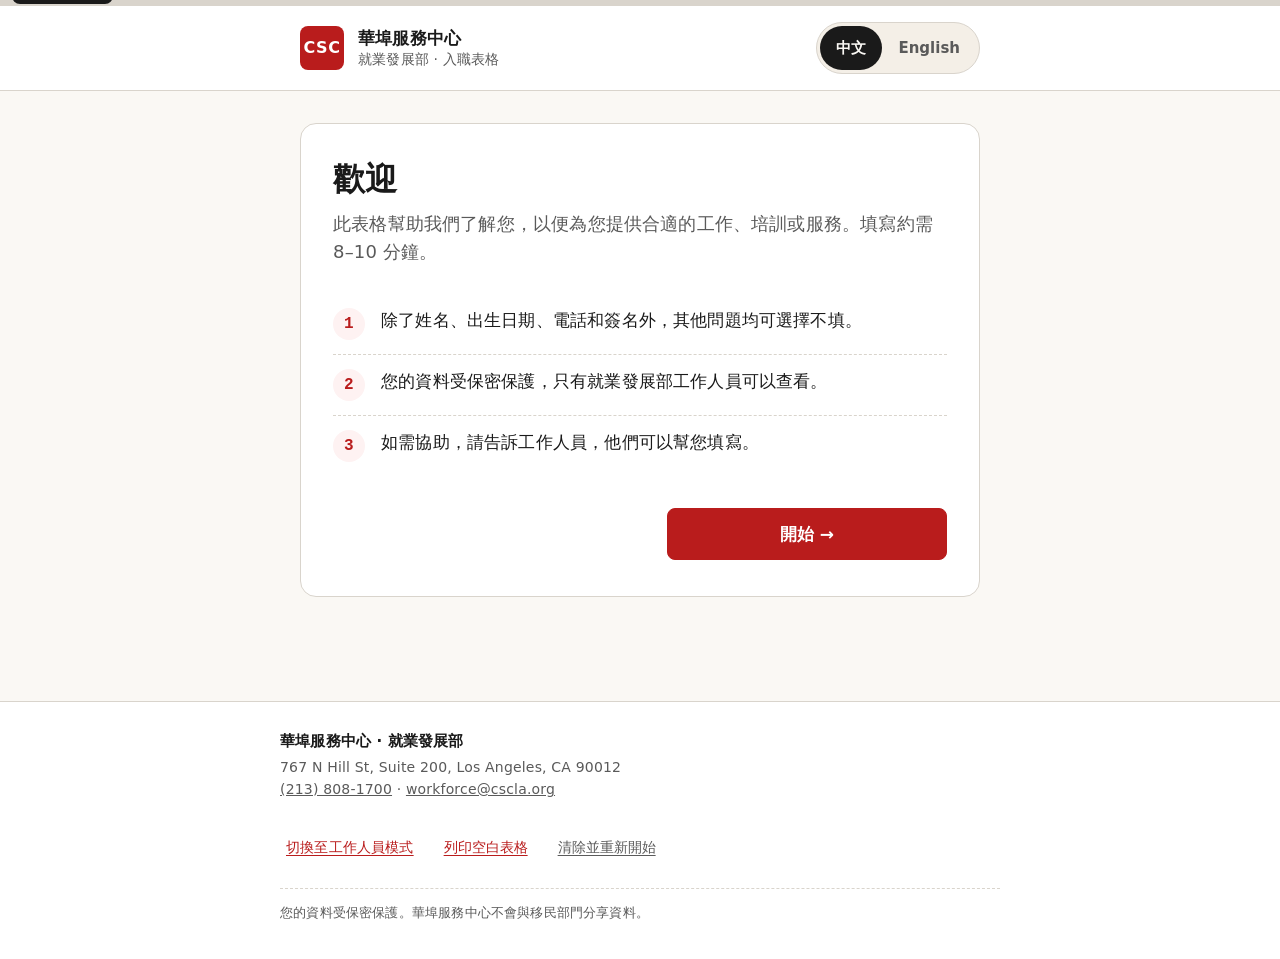
==== index.html @ 4270bebd "Review-pass fixes + bilingual 404 + QR resilience Auto-fixes from /review audit: - Bump tap target s" ====
<!DOCTYPE html>
<html lang="zh-Hant">
<head>
<meta charset="UTF-8">
<meta name="viewport" content="width=device-width, initial-scale=1, viewport-fit=cover">
<meta name="theme-color" content="#B91C1C">
<meta name="description" content="Chinatown Service Center — Workforce Development Intake Form. 華埠服務中心就業發展部入職表格。">
<title>Workforce Intake · 就業發展部入職表格 · CSC</title>
<meta property="og:title" content="CSC Workforce Development Intake / 華埠服務中心就業發展部入職表格">
<meta property="og:description" content="Bilingual intake form for Chinatown Service Center Workforce Development services in Los Angeles.">
<meta property="og:type" content="website">
<meta property="og:locale" content="zh_Hant_TW">
<meta property="og:locale:alternate" content="en_US">
<link rel="stylesheet" href="styles.css">
<link rel="icon" href="data:image/svg+xml,%3Csvg xmlns='http://www.w3.org/2000/svg' viewBox='0 0 32 32'%3E%3Crect width='32' height='32' rx='6' fill='%23B91C1C'/%3E%3Ctext x='16' y='22' font-family='system-ui,sans-serif' font-size='18' font-weight='700' fill='%23FAF8F4' text-anchor='middle'%3ECSC%3C/text%3E%3C/svg%3E">
</head>
<body data-mode="client">

<a class="skip-link" href="#main" data-en="Skip to form" data-zh="跳至表格">Skip to form</a>

<div class="progress-bar" id="progressBar" aria-hidden="true"><div class="progress-bar__fill" id="progressFill"></div></div>

<header class="site-header">
  <div class="site-header__inner">
    <div class="brand">
      <div class="brand__mark" aria-hidden="true">CSC</div>
      <div class="brand__text">
        <div class="brand__org" data-en="Chinatown Service Center" data-zh="華埠服務中心">Chinatown Service Center</div>
        <div class="brand__dept" data-en="Workforce Development · Intake Form" data-zh="就業發展部 · 入職表格">Workforce Development · Intake Form</div>
      </div>
    </div>
    <div class="lang-toggle" role="group" aria-label="Language">
      <button type="button" class="lang-toggle__btn" data-lang="zh" aria-pressed="true">中文</button>
      <button type="button" class="lang-toggle__btn" data-lang="en" aria-pressed="false">English</button>
    </div>
  </div>
</header>

<main id="main" class="main">

  <!-- WELCOME / STEP 0 (client wizard only) -->
  <section class="form-section is-active" data-step="0">
    <div class="section-card section-card--welcome">
      <h1 class="section-card__title">
        <span data-en="Welcome" data-zh="歡迎">Welcome</span>
      </h1>
      <p class="section-card__lede">
        <span data-en="This form helps us get to know you so we can match you with the right job, training, or service. It takes about 8–10 minutes." data-zh="此表格幫助我們了解您，以便為您提供合適的工作、培訓或服務。填寫約需 8–10 分鐘。">This form helps us get to know you so we can match you with the right job, training, or service. It takes about 8–10 minutes.</span>
      </p>
      <ul class="welcome-list">
        <li>
          <span class="welcome-list__num">1</span>
          <span data-en="You can leave any question blank except Name, Date of Birth, Phone, and Signature." data-zh="除了姓名、出生日期、電話和簽名外，其他問題均可選擇不填。">You can leave any question blank except Name, Date of Birth, Phone, and Signature.</span>
        </li>
        <li>
          <span class="welcome-list__num">2</span>
          <span data-en="Your information is stored privately. Only Workforce staff can see it." data-zh="您的資料受保密保護，只有就業發展部工作人員可以查看。">Your information is stored privately. Only Workforce staff can see it.</span>
        </li>
        <li>
          <span class="welcome-list__num">3</span>
          <span data-en="If you need help, ask a staff member — they can fill it out for you." data-zh="如需協助，請告訴工作人員，他們可以幫您填寫。">If you need help, ask a staff member — they can fill it out for you.</span>
        </li>
      </ul>
      <div class="wizard-nav wizard-nav--end">
        <button type="button" class="btn btn--primary" data-action="next">
          <span data-en="Start →" data-zh="開始 →">Start →</span>
        </button>
      </div>
    </div>
  </section>

  <form id="intakeForm" novalidate>

  <!-- INTAKE META (staff-only fields) -->
  <section class="form-section form-section--staff-only" data-step="meta" data-section-name="meta">
    <div class="section-card">
      <header class="section-head">
        <h2><span data-en="Intake Information" data-zh="入職資料">Intake Information</span></h2>
        <p class="section-head__sub" data-en="Staff to fill in" data-zh="工作人員填寫">Staff to fill in</p>
      </header>
      <div class="field-grid">
        <label class="field">
          <span class="field-label" data-en="Intake Date" data-zh="登記日期">Intake Date</span>
          <input type="date" name="intake_date" id="intake_date">
        </label>
        <label class="field">
          <span class="field-label" data-en="Staff Name" data-zh="工作人員姓名">Staff Name</span>
          <input type="text" name="staff_name" id="staff_name" autocomplete="name">
        </label>
        <label class="field field--full">
          <span class="field-label" data-en="Referral Source" data-zh="轉介來源">Referral Source</span>
          <select name="referral_source">
            <option value="" data-en="— Select —" data-zh="— 請選擇 —">— Select —</option>
            <option value="walk_in" data-en="Walk-in" data-zh="自行前來">Walk-in</option>
            <option value="friend_family" data-en="Friend / Family" data-zh="朋友／家人">Friend / Family</option>
            <option value="csc_other_dept" data-en="CSC — other department" data-zh="華埠服務中心 — 其他部門">CSC — other department</option>
            <option value="community_partner" data-en="Community partner" data-zh="社區合作夥伴">Community partner</option>
            <option value="online" data-en="Website / Online" data-zh="網站／線上">Website / Online</option>
            <option value="event" data-en="Community event / Outreach" data-zh="社區活動／推廣">Community event / Outreach</option>
            <option value="other" data-en="Other" data-zh="其他">Other</option>
          </select>
        </label>
      </div>
    </div>
  </section>

  <!-- STEP 1 — Identification -->
  <section class="form-section" data-step="1" data-section-name="identification">
    <div class="section-card">
      <header class="section-head">
        <h2><span data-en="Personal Information" data-zh="個人資料">Personal Information</span></h2>
        <p class="section-head__sub" data-en="Required fields marked with *" data-zh="標有 * 的欄位為必填">Required fields marked with *</p>
      </header>

      <div class="field-grid">
        <label class="field">
          <span class="field-label">
            <span data-en="Last Name" data-zh="姓氏">Last Name</span>
            <span class="required" aria-label="required">*</span>
          </span>
          <input type="text" name="last_name" autocomplete="family-name" required>
        </label>
        <label class="field">
          <span class="field-label">
            <span data-en="First Name" data-zh="名字">First Name</span>
            <span class="required" aria-label="required">*</span>
          </span>
          <input type="text" name="first_name" autocomplete="given-name" required>
        </label>
        <label class="field">
          <span class="field-label" data-en="Middle Name" data-zh="中間名">Middle Name</span>
          <input type="text" name="middle_name" autocomplete="additional-name">
        </label>
        <label class="field">
          <span class="field-label" data-en="Preferred Name" data-zh="慣用名字">Preferred Name</span>
          <input type="text" name="preferred_name" autocomplete="nickname">
        </label>

        <label class="field">
          <span class="field-label">
            <span data-en="Date of Birth" data-zh="出生日期">Date of Birth</span>
            <span class="required" aria-label="required">*</span>
          </span>
          <input type="date" name="dob" autocomplete="bday" required>
        </label>
        <label class="field">
          <span class="field-label" data-en="Gender" data-zh="性別">Gender</span>
          <select name="gender">
            <option value="" data-en="— Select —" data-zh="— 請選擇 —">— Select —</option>
            <option value="female" data-en="Female" data-zh="女">Female</option>
            <option value="male" data-en="Male" data-zh="男">Male</option>
            <option value="nonbinary" data-en="Non-binary" data-zh="非二元性別">Non-binary</option>
            <option value="self_describe" data-en="Prefer to self-describe" data-zh="自行描述">Prefer to self-describe</option>
            <option value="prefer_not" data-en="Prefer not to say" data-zh="不願透露">Prefer not to say</option>
          </select>
        </label>

        <label class="field">
          <span class="field-label">
            <span data-en="Phone" data-zh="電話">Phone</span>
            <span class="required" aria-label="required">*</span>
          </span>
          <input type="tel" name="phone" autocomplete="tel" inputmode="tel" placeholder="(213) 555-0100" required>
        </label>
        <label class="field">
          <span class="field-label" data-en="Email" data-zh="電子郵件">Email</span>
          <input type="email" name="email" autocomplete="email" inputmode="email">
        </label>

        <label class="field field--full">
          <span class="field-label" data-en="Best Way / Time to Contact You" data-zh="最佳聯絡方式／時間">Best Way / Time to Contact You</span>
          <input type="text" name="best_contact" data-en-placeholder="e.g. text after 5pm" data-zh-placeholder="例如：下午 5 點後傳簡訊" placeholder="e.g. text after 5pm">
        </label>

        <label class="field field--full">
          <span class="field-label" data-en="Street Address" data-zh="街道地址">Street Address</span>
          <input type="text" name="address" autocomplete="address-line1">
        </label>
        <label class="field">
          <span class="field-label" data-en="Apt / Unit" data-zh="公寓號">Apt / Unit</span>
          <input type="text" name="address_apt" autocomplete="address-line2">
        </label>
        <label class="field">
          <span class="field-label" data-en="City" data-zh="城市">City</span>
          <input type="text" name="city" autocomplete="address-level2" value="Los Angeles">
        </label>
        <label class="field field--small">
          <span class="field-label" data-en="State" data-zh="州">State</span>
          <input type="text" name="state" autocomplete="address-level1" value="CA" maxlength="2">
        </label>
        <label class="field field--small">
          <span class="field-label" data-en="ZIP" data-zh="郵編">ZIP</span>
          <input type="text" name="zip" autocomplete="postal-code" inputmode="numeric" maxlength="10">
        </label>

        <label class="field field--full">
          <span class="field-label">
            <span data-en="Social Security Number (optional)" data-zh="社會安全號碼（選填）">Social Security Number (optional)</span>
          </span>
          <input type="text" name="ssn" inputmode="numeric" autocomplete="off" data-en-placeholder="###-##-####" data-zh-placeholder="###-##-####" placeholder="###-##-####">
          <span class="field-hint" data-en="You may leave this blank. Required only for certain funded programs." data-zh="可不填。僅部分政府資助項目需要。">You may leave this blank. Required only for certain funded programs.</span>
        </label>
      </div>
    </div>
    <div class="wizard-nav wizard-nav--client">
      <button type="button" class="btn btn--ghost" data-action="back" data-en="← Back" data-zh="← 上一步">← Back</button>
      <button type="button" class="btn btn--primary" data-action="next" data-en="Next →" data-zh="下一步 →">Next →</button>
    </div>
  </section>

  <!-- STEP 2 — Demographics -->
  <section class="form-section" data-step="2" data-section-name="demographics">
    <div class="section-card">
      <header class="section-head">
        <h2><span data-en="Demographics" data-zh="人口統計資料">Demographics</span></h2>
        <p class="section-head__sub" data-en="Optional — used for funder reporting in aggregate only." data-zh="選填 — 僅用於資助方的彙總報告。">Optional — used for funder reporting in aggregate only.</p>
      </header>

      <fieldset class="field-group">
        <legend class="field-label" data-en="Race / Ethnicity (check all that apply)" data-zh="種族（可複選）">Race / Ethnicity (check all that apply)</legend>
        <div class="checks">
          <label class="check"><input type="checkbox" name="race" value="asian"><span data-en="Asian" data-zh="亞裔">Asian</span></label>
          <label class="check"><input type="checkbox" name="race" value="black"><span data-en="Black / African American" data-zh="非裔">Black / African American</span></label>
          <label class="check"><input type="checkbox" name="race" value="hispanic"><span data-en="Hispanic / Latino" data-zh="拉丁裔">Hispanic / Latino</span></label>
          <label class="check"><input type="checkbox" name="race" value="native"><span data-en="Native American / Alaska Native" data-zh="美洲原住民">Native American / Alaska Native</span></label>
          <label class="check"><input type="checkbox" name="race" value="pacific"><span data-en="Native Hawaiian / Pacific Islander" data-zh="夏威夷／太平洋島民">Native Hawaiian / Pacific Islander</span></label>
          <label class="check"><input type="checkbox" name="race" value="white"><span data-en="White" data-zh="白人">White</span></label>
          <label class="check"><input type="checkbox" name="race" value="other"><span data-en="Other" data-zh="其他">Other</span></label>
          <label class="check"><input type="checkbox" name="race" value="prefer_not"><span data-en="Prefer not to say" data-zh="不願透露">Prefer not to say</span></label>
        </div>
      </fieldset>

      <div class="field-grid">
        <label class="field">
          <span class="field-label" data-en="Primary Language" data-zh="主要語言">Primary Language</span>
          <select name="primary_language">
            <option value="" data-en="— Select —" data-zh="— 請選擇 —">— Select —</option>
            <option value="english" data-en="English" data-zh="英語">English</option>
            <option value="cantonese" data-en="Cantonese" data-zh="廣東話">Cantonese</option>
            <option value="mandarin" data-en="Mandarin" data-zh="普通話／國語">Mandarin</option>
            <option value="spanish" data-en="Spanish" data-zh="西班牙語">Spanish</option>
            <option value="vietnamese" data-en="Vietnamese" data-zh="越南語">Vietnamese</option>
            <option value="korean" data-en="Korean" data-zh="韓語">Korean</option>
            <option value="other" data-en="Other" data-zh="其他">Other</option>
          </select>
        </label>
        <label class="field">
          <span class="field-label" data-en="English Ability" data-zh="英語程度">English Ability</span>
          <select name="english_level">
            <option value="" data-en="— Select —" data-zh="— 請選擇 —">— Select —</option>
            <option value="none" data-en="Does not speak English" data-zh="不會英語">Does not speak English</option>
            <option value="basic" data-en="Basic" data-zh="基礎">Basic</option>
            <option value="intermediate" data-en="Intermediate" data-zh="中等">Intermediate</option>
            <option value="advanced" data-en="Advanced" data-zh="流利">Advanced</option>
            <option value="native" data-en="Native / Fluent" data-zh="母語／流利">Native / Fluent</option>
          </select>
        </label>

        <label class="field">
          <span class="field-label" data-en="Citizenship Status" data-zh="公民身份">Citizenship Status</span>
          <select name="citizenship">
            <option value="" data-en="— Select —" data-zh="— 請選擇 —">— Select —</option>
            <option value="us_citizen" data-en="US Citizen" data-zh="美國公民">US Citizen</option>
            <option value="permanent_resident" data-en="Permanent Resident" data-zh="永久居民">Permanent Resident</option>
            <option value="refugee_asylee" data-en="Refugee / Asylee" data-zh="難民／庇護">Refugee / Asylee</option>
            <option value="work_auth" data-en="Other work-authorized" data-zh="其他工作許可">Other work-authorized</option>
            <option value="not_authorized" data-en="Not work-authorized" data-zh="無工作許可">Not work-authorized</option>
            <option value="prefer_not" data-en="Prefer not to say" data-zh="不願透露">Prefer not to say</option>
          </select>
        </label>
        <label class="field">
          <span class="field-label" data-en="Marital Status" data-zh="婚姻狀況">Marital Status</span>
          <select name="marital">
            <option value="" data-en="— Select —" data-zh="— 請選擇 —">— Select —</option>
            <option value="single" data-en="Single" data-zh="單身">Single</option>
            <option value="married" data-en="Married" data-zh="已婚">Married</option>
            <option value="divorced" data-en="Divorced / Separated" data-zh="離婚／分居">Divorced / Separated</option>
            <option value="widowed" data-en="Widowed" data-zh="喪偶">Widowed</option>
            <option value="prefer_not" data-en="Prefer not to say" data-zh="不願透露">Prefer not to say</option>
          </select>
        </label>

        <label class="field">
          <span class="field-label" data-en="Household Size" data-zh="家庭人數">Household Size</span>
          <input type="number" name="household_size" min="1" max="20" inputmode="numeric">
        </label>
        <label class="field">
          <span class="field-label" data-en="Veteran" data-zh="退伍軍人">Veteran</span>
          <select name="veteran">
            <option value="" data-en="— Select —" data-zh="— 請選擇 —">— Select —</option>
            <option value="yes" data-en="Yes" data-zh="是">Yes</option>
            <option value="no" data-en="No" data-zh="否">No</option>
            <option value="prefer_not" data-en="Prefer not to say" data-zh="不願透露">Prefer not to say</option>
          </select>
        </label>

        <label class="field">
          <span class="field-label" data-en="Disability" data-zh="殘障">Disability</span>
          <select name="disability">
            <option value="" data-en="— Select —" data-zh="— 請選擇 —">— Select —</option>
            <option value="yes" data-en="Yes" data-zh="是">Yes</option>
            <option value="no" data-en="No" data-zh="否">No</option>
            <option value="prefer_not" data-en="Prefer not to say" data-zh="不願透露">Prefer not to say</option>
          </select>
        </label>
        <label class="field">
          <span class="field-label" data-en="Single Parent / Head of Household" data-zh="單親／戶主">Single Parent / Head of Household</span>
          <select name="single_parent">
            <option value="" data-en="— Select —" data-zh="— 請選擇 —">— Select —</option>
            <option value="yes" data-en="Yes" data-zh="是">Yes</option>
            <option value="no" data-en="No" data-zh="否">No</option>
            <option value="prefer_not" data-en="Prefer not to say" data-zh="不願透露">Prefer not to say</option>
          </select>
        </label>
      </div>
    </div>
    <div class="wizard-nav wizard-nav--client">
      <button type="button" class="btn btn--ghost" data-action="back" data-en="← Back" data-zh="← 上一步">← Back</button>
      <button type="button" class="btn btn--primary" data-action="next" data-en="Next →" data-zh="下一步 →">Next →</button>
    </div>
  </section>

  <!-- STEP 3 — Education & Employment Status -->
  <section class="form-section" data-step="3" data-section-name="education_employment">
    <div class="section-card">
      <header class="section-head">
        <h2><span data-en="Education" data-zh="教育">Education</span></h2>
      </header>
      <div class="field-grid">
        <label class="field field--full">
          <span class="field-label" data-en="Highest Level Completed" data-zh="最高學歷">Highest Level Completed</span>
          <select name="education_level">
            <option value="" data-en="— Select —" data-zh="— 請選擇 —">— Select —</option>
            <option value="none" data-en="No formal schooling" data-zh="無正規學歷">No formal schooling</option>
            <option value="less_hs" data-en="Less than high school" data-zh="未完成高中">Less than high school</option>
            <option value="hs_diploma" data-en="High school diploma / GED" data-zh="高中畢業／同等學歷">High school diploma / GED</option>
            <option value="some_college" data-en="Some college, no degree" data-zh="部分大學課程，無學位">Some college, no degree</option>
            <option value="associate" data-en="Associate degree" data-zh="副學士">Associate degree</option>
            <option value="bachelor" data-en="Bachelor's degree" data-zh="學士">Bachelor's degree</option>
            <option value="master" data-en="Master's degree" data-zh="碩士">Master's degree</option>
            <option value="doctorate" data-en="Doctorate / Professional" data-zh="博士／專業學位">Doctorate / Professional</option>
            <option value="vocational" data-en="Vocational / Technical certificate" data-zh="職業／技術證書">Vocational / Technical certificate</option>
          </select>
        </label>
        <label class="field">
          <span class="field-label" data-en="Currently in School?" data-zh="目前在學？">Currently in School?</span>
          <select name="in_school">
            <option value="" data-en="— Select —" data-zh="— 請選擇 —">— Select —</option>
            <option value="no" data-en="No" data-zh="否">No</option>
            <option value="yes_ft" data-en="Yes — full time" data-zh="是 — 全日制">Yes — full time</option>
            <option value="yes_pt" data-en="Yes — part time" data-zh="是 — 兼讀">Yes — part time</option>
          </select>
        </label>
        <label class="field">
          <span class="field-label" data-en="Last School / Year" data-zh="最近就讀學校／年份">Last School / Year</span>
          <input type="text" name="last_school" data-en-placeholder="School name, year" data-zh-placeholder="學校名稱，年份" placeholder="School name, year">
        </label>
      </div>
    </div>

    <div class="section-card">
      <header class="section-head">
        <h2><span data-en="Employment Status" data-zh="就業狀況">Employment Status</span></h2>
      </header>
      <fieldset class="field-group">
        <legend class="field-label" data-en="Current Employment Status" data-zh="目前就業狀況">Current Employment Status</legend>
        <div class="radios">
          <label class="radio"><input type="radio" name="emp_status" value="unemployed"><span data-en="Unemployed, looking for work" data-zh="失業，正在找工作">Unemployed, looking for work</span></label>
          <label class="radio"><input type="radio" name="emp_status" value="unemployed_not_looking"><span data-en="Unemployed, not looking" data-zh="失業，未找工作">Unemployed, not looking</span></label>
          <label class="radio"><input type="radio" name="emp_status" value="employed_pt"><span data-en="Employed part-time" data-zh="兼職">Employed part-time</span></label>
          <label class="radio"><input type="radio" name="emp_status" value="employed_ft"><span data-en="Employed full-time" data-zh="全職">Employed full-time</span></label>
          <label class="radio"><input type="radio" name="emp_status" value="self_employed"><span data-en="Self-employed" data-zh="自僱">Self-employed</span></label>
          <label class="radio"><input type="radio" name="emp_status" value="student"><span data-en="Student" data-zh="學生">Student</span></label>
          <label class="radio"><input type="radio" name="emp_status" value="retired"><span data-en="Retired" data-zh="退休">Retired</span></label>
        </div>
      </fieldset>
      <div class="field-grid">
        <label class="field">
          <span class="field-label" data-en="How long unemployed?" data-zh="失業多久？">How long unemployed?</span>
          <select name="unemployed_duration">
            <option value="" data-en="— Select —" data-zh="— 請選擇 —">— Select —</option>
            <option value="not_applicable" data-en="Not applicable" data-zh="不適用">Not applicable</option>
            <option value="under_1m" data-en="Less than 1 month" data-zh="少於 1 個月">Less than 1 month</option>
            <option value="1_3m" data-en="1–3 months" data-zh="1–3 個月">1–3 months</option>
            <option value="3_6m" data-en="3–6 months" data-zh="3–6 個月">3–6 months</option>
            <option value="6_12m" data-en="6–12 months" data-zh="6–12 個月">6–12 months</option>
            <option value="over_1y" data-en="More than 1 year" data-zh="超過 1 年">More than 1 year</option>
            <option value="never" data-en="Never employed" data-zh="從未就業">Never employed</option>
          </select>
        </label>
        <label class="field">
          <span class="field-label" data-en="Currently Receive Unemployment Insurance (UI)?" data-zh="目前領取失業保險（UI）？">Currently Receive Unemployment Insurance (UI)?</span>
          <select name="receives_ui">
            <option value="" data-en="— Select —" data-zh="— 請選擇 —">— Select —</option>
            <option value="yes" data-en="Yes" data-zh="是">Yes</option>
            <option value="no" data-en="No" data-zh="否">No</option>
          </select>
        </label>
      </div>
    </div>

    <div class="wizard-nav wizard-nav--client">
      <button type="button" class="btn btn--ghost" data-action="back" data-en="← Back" data-zh="← 上一步">← Back</button>
      <button type="button" class="btn btn--primary" data-action="next" data-en="Next →" data-zh="下一步 →">Next →</button>
    </div>
  </section>

  <!-- STEP 4 — Services + Additional Support -->
  <section class="form-section" data-step="4" data-section-name="services">
    <div class="section-card">
      <header class="section-head">
        <h2><span data-en="Services You Are Interested In" data-zh="您感興趣的服務">Services You Are Interested In</span></h2>
        <p class="section-head__sub" data-en="Check all that apply." data-zh="請勾選所有適用項目。">Check all that apply.</p>
      </header>
      <fieldset class="field-group">
        <legend class="sr-only" data-en="Services" data-zh="服務">Services</legend>
        <div class="checks">
          <label class="check"><input type="checkbox" name="services" value="job_placement"><span data-en="Job placement assistance" data-zh="就業安置協助">Job placement assistance</span></label>
          <label class="check"><input type="checkbox" name="services" value="resume"><span data-en="Resume writing help" data-zh="履歷協助">Resume writing help</span></label>
          <label class="check"><input type="checkbox" name="services" value="interview"><span data-en="Interview preparation" data-zh="面試準備">Interview preparation</span></label>
          <label class="check"><input type="checkbox" name="services" value="career_counsel"><span data-en="Career counseling" data-zh="職業輔導">Career counseling</span></label>
          <label class="check"><input type="checkbox" name="services" value="vocational"><span data-en="Vocational / occupational training" data-zh="職業培訓">Vocational / occupational training</span></label>
          <label class="check"><input type="checkbox" name="services" value="esl"><span data-en="ESL / English classes" data-zh="英語課程">ESL / English classes</span></label>
          <label class="check"><input type="checkbox" name="services" value="computer"><span data-en="Computer / digital skills" data-zh="電腦／數位技能">Computer / digital skills</span></label>
          <label class="check"><input type="checkbox" name="services" value="ged"><span data-en="GED / High school equivalency" data-zh="GED／高中同等學歷">GED / High school equivalency</span></label>
          <label class="check"><input type="checkbox" name="services" value="financial_literacy"><span data-en="Financial literacy" data-zh="財務知識">Financial literacy</span></label>
        </div>
      </fieldset>

      <label class="field field--full">
        <span class="field-label" data-en="Other services (please describe)" data-zh="其他服務（請說明）">Other services (please describe)</span>
        <textarea name="services_other" rows="2"></textarea>
      </label>
    </div>

    <div class="section-card">
      <header class="section-head">
        <h2><span data-en="Additional Support Needs" data-zh="其他支援需求">Additional Support Needs</span></h2>
        <p class="section-head__sub" data-en="We can refer you to partners for these." data-zh="我們可以為您轉介合作機構。">We can refer you to partners for these.</p>
      </header>
      <fieldset class="field-group">
        <legend class="sr-only" data-en="Support needs" data-zh="支援需求">Support needs</legend>
        <div class="checks">
          <label class="check"><input type="checkbox" name="support" value="public_assistance"><span data-en="Public assistance (CalFresh, MediCal, etc.)" data-zh="公共援助（CalFresh、MediCal 等）">Public assistance (CalFresh, MediCal, etc.)</span></label>
          <label class="check"><input type="checkbox" name="support" value="housing"><span data-en="Housing assistance" data-zh="住房援助">Housing assistance</span></label>
          <label class="check"><input type="checkbox" name="support" value="childcare"><span data-en="Childcare" data-zh="兒童托管">Childcare</span></label>
          <label class="check"><input type="checkbox" name="support" value="transportation"><span data-en="Transportation" data-zh="交通">Transportation</span></label>
          <label class="check"><input type="checkbox" name="support" value="mental_health"><span data-en="Mental health" data-zh="心理健康">Mental health</span></label>
          <label class="check"><input type="checkbox" name="support" value="healthcare"><span data-en="Healthcare access" data-zh="醫療">Healthcare access</span></label>
          <label class="check"><input type="checkbox" name="support" value="legal"><span data-en="Legal services" data-zh="法律服務">Legal services</span></label>
          <label class="check"><input type="checkbox" name="support" value="senior"><span data-en="Senior services" data-zh="長者服務">Senior services</span></label>
        </div>
      </fieldset>

      <label class="field field--full">
        <span class="field-label" data-en="Anything else you'd like us to know?" data-zh="還有什麼您希望我們了解的？">Anything else you'd like us to know?</span>
        <textarea name="notes" rows="3"></textarea>
      </label>
    </div>

    <div class="wizard-nav wizard-nav--client">
      <button type="button" class="btn btn--ghost" data-action="back" data-en="← Back" data-zh="← 上一步">← Back</button>
      <button type="button" class="btn btn--primary" data-action="next" data-en="Next →" data-zh="下一步 →">Next →</button>
    </div>
  </section>

  <!-- STEP 5 — Emergency Contact + Employment History -->
  <section class="form-section" data-step="5" data-section-name="contacts_history">
    <div class="section-card">
      <header class="section-head">
        <h2><span data-en="Emergency Contact" data-zh="緊急聯絡人">Emergency Contact</span></h2>
        <p class="section-head__sub" data-en="In case we cannot reach you." data-zh="當我們無法聯絡到您時使用。">In case we cannot reach you.</p>
      </header>
      <div class="field-grid">
        <label class="field">
          <span class="field-label" data-en="Name" data-zh="姓名">Name</span>
          <input type="text" name="emergency_name" autocomplete="off">
        </label>
        <label class="field">
          <span class="field-label" data-en="Phone" data-zh="電話">Phone</span>
          <input type="tel" name="emergency_phone" inputmode="tel">
        </label>
        <label class="field field--full">
          <span class="field-label" data-en="Relationship" data-zh="關係">Relationship</span>
          <input type="text" name="emergency_relationship" data-en-placeholder="e.g. spouse, sibling, friend" data-zh-placeholder="例如：配偶、兄弟姊妹、朋友" placeholder="e.g. spouse, sibling, friend">
        </label>
      </div>
    </div>

    <div class="section-card">
      <header class="section-head">
        <h2><span data-en="Employment History" data-zh="就業歷史">Employment History</span></h2>
        <p class="section-head__sub" data-en="Most recent first. Up to 3 — leave blank if none." data-zh="最近的優先填寫，最多 3 項。若無可空白。">Most recent first. Up to 3 — leave blank if none.</p>
      </header>

      <div class="job-entry">
        <h3 class="job-entry__title" data-en="Most Recent Job" data-zh="最近的工作">Most Recent Job</h3>
        <div class="field-grid">
          <label class="field"><span class="field-label" data-en="Employer" data-zh="雇主">Employer</span><input type="text" name="job1_employer"></label>
          <label class="field"><span class="field-label" data-en="Position / Title" data-zh="職位">Position / Title</span><input type="text" name="job1_title"></label>
          <label class="field"><span class="field-label" data-en="Start Date" data-zh="開始日期">Start Date</span><input type="month" name="job1_start"></label>
          <label class="field"><span class="field-label" data-en="End Date" data-zh="結束日期">End Date</span><input type="month" name="job1_end"></label>
          <label class="field field--full"><span class="field-label" data-en="Reason for Leaving" data-zh="離職原因">Reason for Leaving</span><input type="text" name="job1_reason"></label>
        </div>
      </div>

      <div class="job-entry">
        <h3 class="job-entry__title" data-en="Previous Job" data-zh="上一份工作">Previous Job</h3>
        <div class="field-grid">
          <label class="field"><span class="field-label" data-en="Employer" data-zh="雇主">Employer</span><input type="text" name="job2_employer"></label>
          <label class="field"><span class="field-label" data-en="Position / Title" data-zh="職位">Position / Title</span><input type="text" name="job2_title"></label>
          <label class="field"><span class="field-label" data-en="Start Date" data-zh="開始日期">Start Date</span><input type="month" name="job2_start"></label>
          <label class="field"><span class="field-label" data-en="End Date" data-zh="結束日期">End Date</span><input type="month" name="job2_end"></label>
          <label class="field field--full"><span class="field-label" data-en="Reason for Leaving" data-zh="離職原因">Reason for Leaving</span><input type="text" name="job2_reason"></label>
        </div>
      </div>

      <div class="job-entry">
        <h3 class="job-entry__title" data-en="Earlier Job" data-zh="更早的工作">Earlier Job</h3>
        <div class="field-grid">
          <label class="field"><span class="field-label" data-en="Employer" data-zh="雇主">Employer</span><input type="text" name="job3_employer"></label>
          <label class="field"><span class="field-label" data-en="Position / Title" data-zh="職位">Position / Title</span><input type="text" name="job3_title"></label>
          <label class="field"><span class="field-label" data-en="Start Date" data-zh="開始日期">Start Date</span><input type="month" name="job3_start"></label>
          <label class="field"><span class="field-label" data-en="End Date" data-zh="結束日期">End Date</span><input type="month" name="job3_end"></label>
          <label class="field field--full"><span class="field-label" data-en="Reason for Leaving" data-zh="離職原因">Reason for Leaving</span><input type="text" name="job3_reason"></label>
        </div>
      </div>
    </div>

    <div class="wizard-nav wizard-nav--client">
      <button type="button" class="btn btn--ghost" data-action="back" data-en="← Back" data-zh="← 上一步">← Back</button>
      <button type="button" class="btn btn--primary" data-action="next" data-en="Next →" data-zh="下一步 →">Next →</button>
    </div>
  </section>

  <!-- STEP 6 — Certification & Signature -->
  <section class="form-section" data-step="6" data-section-name="certification">
    <div class="section-card">
      <header class="section-head">
        <h2><span data-en="Certification & Signature" data-zh="證明與簽名">Certification & Signature</span></h2>
      </header>

      <div class="legal">
        <p data-en="I certify that the information provided on this form is true and complete to the best of my knowledge. I understand that providing false information may result in being denied services." data-zh="本人證明此表格所填寫的資料屬實且完整，據本人所知無誤。本人理解，提供虛假資料可能導致無法獲得服務。">I certify that the information provided on this form is true and complete to the best of my knowledge. I understand that providing false information may result in being denied services.</p>
        <p data-en="I authorize the Chinatown Service Center to keep this information in my client file and to share it with funders or partner agencies only as required to provide me with services or to comply with grant reporting." data-zh="本人授權華埠服務中心將此資料保存於我的客戶檔案中，並僅為提供服務或符合資助報告要求時，與資助方或合作機構分享。">I authorize the Chinatown Service Center to keep this information in my client file and to share it with funders or partner agencies only as required to provide me with services or to comply with grant reporting.</p>
        <p data-en="I understand that my participation in any program is voluntary, and that I may withdraw at any time without losing access to other CSC services." data-zh="本人理解，參與任何項目均屬自願，本人可隨時退出，且不影響獲得華埠服務中心其他服務的權利。">I understand that my participation in any program is voluntary, and that I may withdraw at any time without losing access to other CSC services.</p>
      </div>

      <div class="consent">
        <label class="check">
          <input type="checkbox" name="consent" id="consent" required>
          <span data-en="I have read and understand the above." data-zh="本人已閱讀並理解以上內容。">I have read and understand the above.</span>
        </label>
      </div>

      <div class="signature-block">
        <div class="signature-block__label">
          <span class="field-label">
            <span data-en="Signature" data-zh="簽名">Signature</span>
            <span class="required">*</span>
          </span>
          <span class="field-hint" data-en="Sign with your finger, mouse, or stylus." data-zh="請用手指、滑鼠或觸控筆簽名。">Sign with your finger, mouse, or stylus.</span>
        </div>
        <div class="signature-pad">
          <canvas id="signaturePad" width="480" height="180" aria-label="Signature pad"></canvas>
          <div class="signature-pad__baseline" aria-hidden="true"></div>
          <button type="button" class="btn btn--ghost btn--small signature-pad__clear" id="clearSignature" data-en="Clear" data-zh="清除">Clear</button>
        </div>
      </div>

      <div class="field-grid">
        <label class="field">
          <span class="field-label">
            <span data-en="Date" data-zh="日期">Date</span>
            <span class="required">*</span>
          </span>
          <input type="date" name="signature_date" id="signature_date" required>
        </label>
        <label class="field">
          <span class="field-label" data-en="Printed Name (optional)" data-zh="正楷姓名（選填）">Printed Name (optional)</span>
          <input type="text" name="printed_name">
        </label>
      </div>

      <div id="errorSummary" class="error-summary" hidden aria-live="polite"></div>

      <div class="wizard-nav wizard-nav--client wizard-nav--end">
        <button type="button" class="btn btn--ghost" data-action="back" data-en="← Back" data-zh="← 上一步">← Back</button>
        <button type="submit" class="btn btn--primary btn--submit" id="submitBtn">
          <span class="btn__label" data-en="Submit Form" data-zh="提交表格">Submit Form</span>
          <span class="btn__spinner" aria-hidden="true"></span>
        </button>
      </div>
    </div>
  </section>

  </form>

  <!-- SUCCESS SCREEN -->
  <section class="form-section success-screen" data-step="success" hidden>
    <div class="section-card section-card--success">
      <div class="success-check" aria-hidden="true">
        <svg viewBox="0 0 64 64" width="64" height="64"><circle cx="32" cy="32" r="30" fill="none" stroke="#15803D" stroke-width="3"/><path d="M18 32 L28 42 L46 22" fill="none" stroke="#15803D" stroke-width="4" stroke-linecap="round" stroke-linejoin="round"/></svg>
      </div>
      <h1 class="success-screen__title">
        <span data-en="Thank you — your form was submitted." data-zh="感謝您 — 表格已成功提交。">Thank you — your form was submitted.</span>
      </h1>
      <div class="ref-badge" id="refBadge"></div>
      <p class="success-screen__lede">
        <span data-en="Please keep your reference number. You can show it next time you visit." data-zh="請保留您的參考編號，下次來訪時可出示。">Please keep your reference number. You can show it next time you visit.</span>
      </p>

      <h2 class="success-screen__h2" data-en="What happens next" data-zh="接下來會發生什麼">What happens next</h2>
      <ol class="next-steps">
        <li>
          <span data-en="A Workforce specialist will review your information." data-zh="就業發展部專員將審閱您的資料。">A Workforce specialist will review your information.</span>
        </li>
        <li>
          <span data-en="We will contact you within 3 business days at the phone or email you provided." data-zh="我們將在 3 個工作天內透過您提供的電話或電子郵件聯絡您。">We will contact you within 3 business days at the phone or email you provided.</span>
        </li>
        <li>
          <span data-en="If you do not hear from us, call (213) 808-1700." data-zh="若未收到回覆，請致電 (213) 808-1700。">If you do not hear from us, call (213) 808-1700.</span>
        </li>
      </ol>

      <div class="success-qr" id="successQr" hidden>
        <img id="qrImg" alt="" width="120" height="120">
        <div class="success-qr__caption" data-en="Scan to start another form" data-zh="掃描以重新填寫">Scan to start another form</div>
        <div class="success-qr__url"><a id="qrUrl" href="#"></a></div>
      </div>

      <div class="success-actions">
        <button type="button" class="btn btn--ghost" id="newForm" data-en="Start another form" data-zh="開始另一份表格">Start another form</button>
        <button type="button" class="btn btn--ghost" id="printConfirm" data-en="Print this page" data-zh="列印此頁">Print this page</button>
      </div>
    </div>
  </section>

</main>

<footer class="site-footer">
  <div class="site-footer__inner">
    <div class="site-footer__col">
      <div class="site-footer__org" data-en="Chinatown Service Center · Workforce Development" data-zh="華埠服務中心 · 就業發展部">Chinatown Service Center · Workforce Development</div>
      <div class="site-footer__addr">
        767 N Hill St, Suite 200, Los Angeles, CA 90012<br>
        <a href="tel:+12138081700">(213) 808-1700</a> · <a href="mailto:workforce@cscla.org">workforce@cscla.org</a>
      </div>
    </div>
    <div class="site-footer__col site-footer__col--actions">
      <a href="?mode=staff" id="modeToggle" class="text-link" data-en="Switch to staff mode" data-zh="切換至工作人員模式">Switch to staff mode</a>
      <a href="#" id="openSheet" class="text-link" hidden data-en="Open submissions Sheet" data-zh="開啟提交資料表">Open submissions Sheet</a>
      <button type="button" id="printBlank" class="text-link" data-en="Print blank form" data-zh="列印空白表格">Print blank form</button>
      <button type="button" id="clearDraft" class="text-link text-link--danger" data-en="Clear & start new" data-zh="清除並重新開始">Clear & start new</button>
    </div>
  </div>
  <div class="site-footer__legal">
    <span data-en="Your information is confidential. CSC does not share data with immigration authorities." data-zh="您的資料受保密保護。華埠服務中心不會與移民部門分享資料。">Your information is confidential. CSC does not share data with immigration authorities.</span>
  </div>
</footer>

<script src="script.js" defer></script>
</body>
</html>
---- styles.css ----
/* =================================================================
   CSC Workforce Intake — Civic-warm design system
   ================================================================= */

:root {
  --bg: #FAF8F4;
  --surface: #FFFFFF;
  --surface-2: #F4EFE7;
  --ink: #1A1A1A;
  --ink-soft: #5A5A5A;
  --ink-quiet: #8A8580;
  --border: #D9D4CC;
  --border-strong: #B9B2A6;
  --csc-red: #B91C1C;
  --csc-red-dark: #991B1B;
  --csc-red-soft: #FEF2F2;
  --focus: #2563EB;
  --success: #15803D;
  --error: #DC2626;
  --error-bg: #FEF2F2;

  --content-max: 720px;
  --content-max-staff: 1100px;
  --gap: 24px;

  --font-body: system-ui, -apple-system, "PingFang TC", "Microsoft JhengHei", "Heiti TC", "Noto Sans CJK TC", sans-serif;
  --font-mono: "SF Mono", "Menlo", "Consolas", monospace;

  --r-sm: 6px;
  --r-md: 8px;
  --r-lg: 16px;
}

* { box-sizing: border-box; }
html { scroll-behavior: smooth; }
html, body { margin: 0; padding: 0; }
body {
  font-family: var(--font-body);
  font-size: 18px;
  line-height: 1.55;
  color: var(--ink);
  background: var(--bg);
  -webkit-text-size-adjust: 100%;
  -webkit-tap-highlight-color: transparent;
}

/* lang-specific tweaks */
html[lang^="zh"] body { letter-spacing: 0.01em; }

/* skip link */
.skip-link {
  position: absolute;
  top: -40px;
  left: 12px;
  background: var(--ink);
  color: var(--bg);
  padding: 8px 14px;
  border-radius: var(--r-md);
  z-index: 999;
  text-decoration: none;
}
.skip-link:focus { top: 12px; }

/* sr-only */
.sr-only {
  position: absolute;
  width: 1px; height: 1px;
  padding: 0; margin: -1px;
  overflow: hidden;
  clip: rect(0,0,0,0);
  white-space: nowrap;
  border: 0;
}

/* =================================================================
   Progress bar (client wizard only)
   ================================================================= */
.progress-bar {
  position: sticky;
  top: 0;
  height: 6px;
  background: var(--border);
  z-index: 50;
}
.progress-bar__fill {
  height: 100%;
  width: 0%;
  background: var(--csc-red);
  transition: width 250ms ease;
}
body[data-mode="staff"] .progress-bar { display: none; }

/* =================================================================
   Header
   ================================================================= */
.site-header {
  background: var(--surface);
  border-bottom: 1px solid var(--border);
}
.site-header__inner {
  max-width: var(--content-max);
  margin: 0 auto;
  padding: 16px 20px;
  display: flex;
  align-items: center;
  gap: 16px;
  justify-content: space-between;
}
body[data-mode="staff"] .site-header__inner { max-width: var(--content-max-staff); }

.brand {
  display: flex;
  align-items: center;
  gap: 14px;
  min-width: 0;
}
.brand__mark {
  background: var(--csc-red);
  color: #FFF;
  font-weight: 800;
  font-size: 16px;
  letter-spacing: 0.04em;
  width: 44px;
  height: 44px;
  border-radius: var(--r-md);
  display: grid;
  place-items: center;
  flex-shrink: 0;
}
.brand__text { min-width: 0; }
.brand__org {
  font-weight: 700;
  font-size: 17px;
  line-height: 1.2;
  color: var(--ink);
}
.brand__dept {
  font-size: 14px;
  color: var(--ink-soft);
  line-height: 1.3;
  margin-top: 2px;
}

/* language toggle — pill */
.lang-toggle {
  display: inline-flex;
  background: var(--surface-2);
  border: 1px solid var(--border);
  border-radius: 999px;
  padding: 3px;
  flex-shrink: 0;
}
.lang-toggle__btn {
  border: 0;
  background: transparent;
  font-family: inherit;
  font-size: 15px;
  font-weight: 600;
  color: var(--ink-soft);
  padding: 10px 16px;
  border-radius: 999px;
  cursor: pointer;
  min-height: 44px;
  min-width: 60px;
  transition: background 120ms, color 120ms;
}
.lang-toggle__btn[aria-pressed="true"] {
  background: var(--ink);
  color: var(--bg);
}
.lang-toggle__btn:focus-visible {
  outline: 3px solid var(--focus);
  outline-offset: 2px;
}

/* =================================================================
   Main
   ================================================================= */
.main {
  max-width: var(--content-max);
  margin: 0 auto;
  padding: 32px 20px 48px;
}
body[data-mode="staff"] .main {
  max-width: var(--content-max-staff);
  padding: 24px 20px 40px;
}

.form-section { display: none; margin-bottom: var(--gap); }
.form-section.is-active { display: block; }
/* in staff mode, show all sections at once */
body[data-mode="staff"] .form-section { display: block; }
body[data-mode="staff"] .form-section[data-step="success"] { display: none; }
body[data-mode="staff"] .form-section[data-step="success"].is-active { display: block; }
body[data-mode="staff"] .form-section[data-step="0"] { display: none; }
/* meta section is only visible in staff mode */
body[data-mode="client"] .form-section--staff-only { display: none !important; }

/* =================================================================
   Section card — the workhorse
   ================================================================= */
.section-card {
  background: var(--surface);
  border: 1px solid var(--border);
  border-radius: var(--r-lg);
  padding: 32px;
  margin-bottom: var(--gap);
}
@media (max-width: 540px) {
  .section-card { padding: 22px 18px; border-radius: 12px; }
}

.section-head {
  margin-bottom: 28px;
  position: relative;
}
.section-head h2 {
  font-size: 24px;
  font-weight: 700;
  line-height: 1.3;
  margin: 0;
  padding-bottom: 10px;
  color: var(--ink);
  /* asymmetric red rule extends past content edge */
  position: relative;
}
.section-head h2::after {
  content: "";
  position: absolute;
  left: -32px;
  right: 30%;
  bottom: 0;
  height: 2px;
  background: var(--csc-red);
}
@media (max-width: 540px) {
  .section-head h2::after { left: -18px; }
}
.section-head__sub {
  font-size: 15px;
  color: var(--ink-soft);
  margin: 8px 0 0;
}

/* welcome card */
.section-card--welcome { padding-top: 36px; padding-bottom: 36px; }
.section-card__title {
  font-size: 32px;
  font-weight: 700;
  line-height: 1.2;
  margin: 0 0 12px;
}
.section-card__lede {
  font-size: 18px;
  color: var(--ink-soft);
  margin: 0 0 28px;
  line-height: 1.55;
}
.welcome-list {
  list-style: none;
  padding: 0;
  margin: 0 0 32px;
}
.welcome-list li {
  display: flex;
  gap: 16px;
  align-items: flex-start;
  padding: 14px 0;
  border-bottom: 1px dashed var(--border);
  font-size: 17px;
  line-height: 1.5;
}
.welcome-list li:last-child { border-bottom: none; }
.welcome-list__num {
  flex-shrink: 0;
  width: 32px;
  height: 32px;
  background: var(--csc-red-soft);
  color: var(--csc-red);
  border-radius: 50%;
  display: grid;
  place-items: center;
  font-weight: 700;
  font-size: 16px;
  font-family: var(--font-mono);
}

/* =================================================================
   Form fields
   ================================================================= */
.field-grid {
  display: grid;
  grid-template-columns: 1fr 1fr;
  gap: 20px 24px;
}
@media (max-width: 600px) {
  .field-grid { grid-template-columns: 1fr; gap: 18px; }
}

.field { display: block; min-width: 0; }
.field--full { grid-column: 1 / -1; }
.field--small input { max-width: 140px; }

.field-label {
  display: flex;
  align-items: center;
  gap: 6px;
  font-size: 16px;
  font-weight: 600;
  color: var(--ink);
  margin-bottom: 8px;
}
.required {
  color: var(--csc-red);
  font-weight: 700;
  margin-left: 2px;
}
.field-hint {
  display: block;
  margin-top: 6px;
  font-size: 14px;
  color: var(--ink-soft);
  line-height: 1.45;
}

.field input[type="text"],
.field input[type="tel"],
.field input[type="email"],
.field input[type="date"],
.field input[type="month"],
.field input[type="number"],
.field textarea,
.field select {
  width: 100%;
  min-height: 48px;
  padding: 10px 14px;
  font: inherit;
  color: var(--ink);
  background: var(--surface);
  border: 1.5px solid var(--border);
  border-radius: var(--r-md);
  transition: border-color 120ms, box-shadow 120ms;
  appearance: none;
  -webkit-appearance: none;
}
.field textarea {
  min-height: 92px;
  padding-top: 12px;
  resize: vertical;
  line-height: 1.5;
}
.field select {
  background-image: url("data:image/svg+xml;utf8,<svg xmlns='http://www.w3.org/2000/svg' width='12' height='8' viewBox='0 0 12 8'><path d='M1 1 L6 6 L11 1' stroke='%231A1A1A' stroke-width='1.5' fill='none' stroke-linecap='round' stroke-linejoin='round'/></svg>");
  background-repeat: no-repeat;
  background-position: right 14px center;
  padding-right: 36px;
}

/* native date pickers can have inner padding quirks */
.field input[type="date"],
.field input[type="month"] {
  padding-right: 10px;
}

.field input:focus,
.field textarea:focus,
.field select:focus {
  outline: none;
  border-color: var(--csc-red);
  box-shadow: 0 0 0 3px var(--csc-red-soft);
}
.field input:focus-visible,
.field textarea:focus-visible,
.field select:focus-visible {
  outline: 3px solid var(--focus);
  outline-offset: 2px;
  border-color: var(--csc-red);
}

.field input::placeholder,
.field textarea::placeholder {
  color: var(--ink-quiet);
}

/* error state */
.field.has-error input,
.field.has-error select,
.field.has-error textarea {
  border-color: var(--error);
  background: var(--error-bg);
}
.field-error {
  display: block;
  font-size: 14px;
  color: var(--error);
  margin-top: 6px;
  font-weight: 500;
}

/* =================================================================
   Radios + checkboxes
   ================================================================= */
.field-group {
  border: 0;
  padding: 0;
  margin: 0 0 24px;
}
.field-group .field-label { margin-bottom: 12px; }
.checks, .radios {
  display: grid;
  grid-template-columns: 1fr 1fr;
  gap: 10px 18px;
}
@media (max-width: 600px) {
  .checks, .radios { grid-template-columns: 1fr; }
}
.check, .radio {
  display: flex;
  align-items: center;
  gap: 12px;
  padding: 8px 4px;
  font-size: 16px;
  line-height: 1.4;
  min-height: 44px;
  cursor: pointer;
  user-select: none;
}
.check input, .radio input {
  appearance: none;
  -webkit-appearance: none;
  width: 22px;
  height: 22px;
  margin: 0;
  flex-shrink: 0;
  background: var(--surface);
  border: 2px solid var(--border-strong);
  cursor: pointer;
  transition: background 100ms, border-color 100ms;
}
.check input { border-radius: 5px; }
.radio input { border-radius: 50%; }

.check input:checked {
  background: var(--csc-red) url("data:image/svg+xml;utf8,<svg xmlns='http://www.w3.org/2000/svg' width='14' height='14' viewBox='0 0 14 14'><path d='M2 7 L6 11 L12 3' stroke='white' stroke-width='2.2' fill='none' stroke-linecap='round' stroke-linejoin='round'/></svg>") center/14px no-repeat;
  border-color: var(--csc-red);
}
.radio input:checked {
  background: var(--csc-red);
  border-color: var(--csc-red);
  box-shadow: inset 0 0 0 4px var(--surface);
}
.check input:focus-visible, .radio input:focus-visible {
  outline: 3px solid var(--focus);
  outline-offset: 2px;
}

/* =================================================================
   Job entry
   ================================================================= */
.job-entry {
  padding-top: 20px;
  margin-top: 20px;
  border-top: 1px solid var(--border);
}
.job-entry:first-of-type { border-top: 0; padding-top: 0; margin-top: 0; }
.job-entry__title {
  font-size: 17px;
  font-weight: 700;
  margin: 0 0 16px;
  color: var(--csc-red-dark);
}

/* =================================================================
   Buttons
   ================================================================= */
.btn {
  -webkit-appearance: none;
  appearance: none;
  font: inherit;
  font-weight: 600;
  font-size: 17px;
  line-height: 1;
  padding: 0 22px;
  min-height: 52px;
  border-radius: var(--r-md);
  border: 1.5px solid transparent;
  cursor: pointer;
  display: inline-flex;
  align-items: center;
  justify-content: center;
  gap: 8px;
  transition: background 120ms, border-color 120ms, color 120ms, transform 60ms;
}
.btn:active { transform: translateY(1px); }
.btn:focus-visible {
  outline: 3px solid var(--focus);
  outline-offset: 2px;
}

.btn--primary {
  background: var(--csc-red);
  color: #FFF;
  border-color: var(--csc-red);
}
.btn--primary:hover:not(:disabled) { background: var(--csc-red-dark); border-color: var(--csc-red-dark); }
.btn--primary:disabled { background: var(--border-strong); border-color: var(--border-strong); cursor: not-allowed; }

.btn--ghost {
  background: var(--surface);
  color: var(--ink);
  border-color: var(--border-strong);
}
.btn--ghost:hover { background: var(--surface-2); }

.btn--small { min-height: 36px; padding: 0 14px; font-size: 14px; }
.btn--submit { padding: 0 32px; }
.btn__spinner {
  display: none;
  width: 18px; height: 18px;
  border: 2.5px solid rgba(255,255,255,0.4);
  border-top-color: #fff;
  border-radius: 50%;
  animation: spin 700ms linear infinite;
}
.btn.is-loading .btn__spinner { display: inline-block; }
.btn.is-loading .btn__label { opacity: 0.75; }
@keyframes spin { to { transform: rotate(360deg); } }

/* wizard nav */
.wizard-nav {
  display: flex;
  justify-content: space-between;
  gap: 14px;
  margin-top: 8px;
}
.wizard-nav--end { justify-content: flex-end; }
body[data-mode="staff"] .wizard-nav--client { display: none; }
.wizard-nav .btn { flex: 1 1 auto; max-width: 240px; }
.wizard-nav--end .btn { max-width: 280px; }

/* =================================================================
   Legal text + consent
   ================================================================= */
.legal {
  background: var(--surface-2);
  border: 1px solid var(--border);
  border-radius: var(--r-md);
  padding: 18px 20px;
  margin: 0 0 18px;
  font-size: 16px;
  color: var(--ink);
  line-height: 1.55;
}
.legal p { margin: 0 0 10px; }
.legal p:last-child { margin-bottom: 0; }
.consent { margin: 0 0 24px; }
.consent .check { font-weight: 600; }

/* =================================================================
   Signature pad
   ================================================================= */
.signature-block {
  margin: 0 0 24px;
}
.signature-block__label {
  margin-bottom: 10px;
}
.signature-pad {
  position: relative;
  background: #FAF6EC;
  border: 1.5px solid var(--border-strong);
  border-radius: var(--r-md);
  padding: 10px;
  touch-action: none;
  overflow: hidden;
}
.signature-pad canvas {
  display: block;
  width: 100%;
  height: 180px;
  background: transparent;
  cursor: crosshair;
  touch-action: none;
}
.signature-pad__baseline {
  position: absolute;
  left: 24px; right: 24px;
  bottom: 32px;
  height: 0;
  border-top: 1px dashed var(--ink-quiet);
  pointer-events: none;
}
.signature-pad__clear {
  position: absolute;
  top: 8px;
  right: 8px;
  z-index: 2;
}
.signature-pad.has-error {
  border-color: var(--error);
  background: var(--error-bg);
}

/* =================================================================
   Error summary
   ================================================================= */
.error-summary {
  background: var(--error-bg);
  border: 1.5px solid var(--error);
  border-radius: var(--r-md);
  padding: 14px 18px;
  margin-bottom: 18px;
  color: var(--error);
  font-size: 15px;
  line-height: 1.5;
}
.error-summary__title {
  font-weight: 700;
  margin: 0 0 6px;
}
.error-summary ul {
  margin: 0;
  padding: 0 0 0 18px;
}

/* =================================================================
   Success screen
   ================================================================= */
.section-card--success {
  text-align: center;
  padding: 48px 32px;
}
.success-check { margin: 0 auto 16px; }
.success-screen__title {
  font-size: 28px;
  font-weight: 700;
  margin: 0 0 24px;
  line-height: 1.3;
}
.success-screen__lede {
  font-size: 17px;
  color: var(--ink-soft);
  margin: 0 0 32px;
}
.success-screen__h2 {
  font-size: 18px;
  font-weight: 700;
  text-align: left;
  margin: 32px 0 14px;
  padding-bottom: 8px;
  border-bottom: 2px solid var(--csc-red);
  display: inline-block;
}

/* Reference number badge — the precision element */
.ref-badge {
  display: inline-block;
  font-family: var(--font-mono);
  font-size: 22px;
  font-weight: 700;
  letter-spacing: 0.06em;
  color: var(--ink);
  background: var(--surface);
  border: 2px solid var(--ink);
  padding: 12px 22px;
  margin: 0 auto 20px;
  border-radius: 0; /* SHARP corners against the rounded card */
}

.next-steps {
  text-align: left;
  margin: 0 auto 28px;
  padding: 0 0 0 24px;
  max-width: 480px;
  font-size: 17px;
  line-height: 1.55;
  color: var(--ink);
}
.next-steps li { padding: 6px 0; }
.success-actions {
  display: flex;
  gap: 14px;
  justify-content: center;
  flex-wrap: wrap;
}

.success-qr {
  margin: 0 auto 22px;
  padding: 14px;
  border: 1px solid var(--border);
  border-radius: var(--r-md);
  background: var(--surface-2);
  display: inline-block;
  text-align: center;
}
.success-qr img {
  display: block;
  margin: 0 auto;
  background: #fff;
  padding: 4px;
  max-width: 100%;
  height: auto;
}
.success-qr__caption {
  font-size: 13px;
  color: var(--ink-soft);
  margin-top: 8px;
  max-width: 160px;
  line-height: 1.4;
}
.success-qr__url {
  margin-top: 10px;
  font-family: var(--font-mono);
  font-size: 12px;
  word-break: break-all;
  max-width: 200px;
}
.success-qr__url a {
  color: var(--ink-soft);
  text-decoration: none;
  border-bottom: 1px dotted var(--border-strong);
}
.success-qr__url a:hover { color: var(--csc-red); }

/* =================================================================
   Footer
   ================================================================= */
.site-footer {
  border-top: 1px solid var(--border);
  background: var(--surface);
  margin-top: 32px;
  padding: 28px 20px 36px;
}
.site-footer__inner {
  max-width: var(--content-max);
  margin: 0 auto;
  display: flex;
  flex-wrap: wrap;
  gap: 24px;
  justify-content: space-between;
}
body[data-mode="staff"] .site-footer__inner { max-width: var(--content-max-staff); }
.site-footer__col { font-size: 14px; color: var(--ink-soft); }
.site-footer__org { font-weight: 600; color: var(--ink); font-size: 15px; }
.site-footer__addr { margin-top: 4px; line-height: 1.55; }
.site-footer__addr a { color: var(--ink-soft); }
.site-footer__col--actions {
  display: flex;
  gap: 18px;
  flex-wrap: wrap;
  align-items: center;
}
.site-footer__legal {
  max-width: var(--content-max);
  margin: 18px auto 0;
  padding-top: 14px;
  border-top: 1px dashed var(--border);
  font-size: 13px;
  color: var(--ink-soft);
  line-height: 1.5;
}
body[data-mode="staff"] .site-footer__legal { max-width: var(--content-max-staff); }

.text-link {
  background: none;
  border: 0;
  font: inherit;
  font-size: 14px;
  color: var(--csc-red);
  text-decoration: underline;
  text-underline-offset: 3px;
  padding: 12px 6px;
  cursor: pointer;
  min-height: 44px;
  align-items: center;
}
.text-link:not([hidden]) { display: inline-flex; }
.text-link:hover { color: var(--csc-red-dark); }
.text-link--danger { color: var(--ink-soft); }
.text-link--danger:hover { color: var(--error); }

/* =================================================================
   STAFF MODE — denser, 16px body, 2-column where useful
   ================================================================= */
body[data-mode="staff"] {
  font-size: 16px;
}
body[data-mode="staff"] .main { padding-top: 20px; }
body[data-mode="staff"] .section-card {
  padding: 22px 24px;
  margin-bottom: 18px;
}
body[data-mode="staff"] .section-head { margin-bottom: 18px; }
body[data-mode="staff"] .section-head h2 { font-size: 18px; }
body[data-mode="staff"] .field input,
body[data-mode="staff"] .field select,
body[data-mode="staff"] .field textarea {
  min-height: 40px;
  font-size: 15px;
}
body[data-mode="staff"] .field-label { font-size: 14px; margin-bottom: 5px; }
body[data-mode="staff"] .field-grid { gap: 14px 18px; }
body[data-mode="staff"] .check,
body[data-mode="staff"] .radio { font-size: 14px; min-height: 36px; padding: 4px 0; }
body[data-mode="staff"] .check input,
body[data-mode="staff"] .radio input { width: 18px; height: 18px; }

@media (min-width: 980px) {
  body[data-mode="staff"] .main { display: block; }
  body[data-mode="staff"] .field-grid {
    grid-template-columns: repeat(4, 1fr);
  }
  body[data-mode="staff"] .field--full { grid-column: span 4; }
  body[data-mode="staff"] .field--small { grid-column: span 1; }
  body[data-mode="staff"] .checks,
  body[data-mode="staff"] .radios {
    grid-template-columns: repeat(3, 1fr);
  }
}

/* =================================================================
   Print styles — blank form fallback
   ================================================================= */
@media print {
  :root { --bg: #fff; --surface: #fff; }
  body {
    font-size: 11pt;
    background: #fff !important;
    color: #000 !important;
  }
  .site-header__inner { padding: 12px 0; }
  .lang-toggle, .progress-bar, .wizard-nav, .site-footer__col--actions,
  .signature-pad__clear, .btn, .form-section[data-step="success"],
  .form-section[data-step="0"] { display: none !important; }

  .main, .site-header__inner, .site-footer__inner, .site-footer__legal {
    max-width: 100%;
    padding-left: 0;
    padding-right: 0;
  }
  .form-section { display: block !important; page-break-inside: avoid; }
  .section-card {
    border: 1px solid #000;
    box-shadow: none;
    padding: 14pt;
    margin-bottom: 12pt;
    border-radius: 4pt;
  }
  .section-head h2 { font-size: 14pt; }
  .section-head h2::after { background: #000; }

  /* render inputs as blank lines for paper fill */
  .field input[type="text"], .field input[type="tel"], .field input[type="email"],
  .field input[type="date"], .field input[type="month"], .field input[type="number"],
  .field select, .field textarea {
    border: 0;
    border-bottom: 1px solid #000;
    border-radius: 0;
    background: transparent !important;
    min-height: 28px;
    padding: 2px 4px;
  }
  .field textarea { min-height: 50px; border-bottom: 0; border: 1px solid #000; }

  /* checkbox/radio as outlined boxes */
  .check input, .radio input {
    border: 1.5px solid #000 !important;
    background: #fff !important;
    box-shadow: none !important;
  }
  .check input:checked, .radio input:checked { background: #fff !important; }

  .signature-pad {
    background: #fff !important;
    border: 1px solid #000;
  }
  .signature-pad canvas { display: none; }
  .signature-pad::after {
    content: " ";
    display: block;
    height: 80px;
  }

  .legal { background: #fff; border: 1px solid #000; }
  a { color: #000; text-decoration: none; }
}

/* =================================================================
   Reduced motion
   ================================================================= */
@media (prefers-reduced-motion: reduce) {
  *, *::before, *::after {
    transition: none !important;
    animation: none !important;
    scroll-behavior: auto !important;
  }
}

/* focused links don't carry tabindex ring */
[tabindex="-1"]:focus { outline: none; }
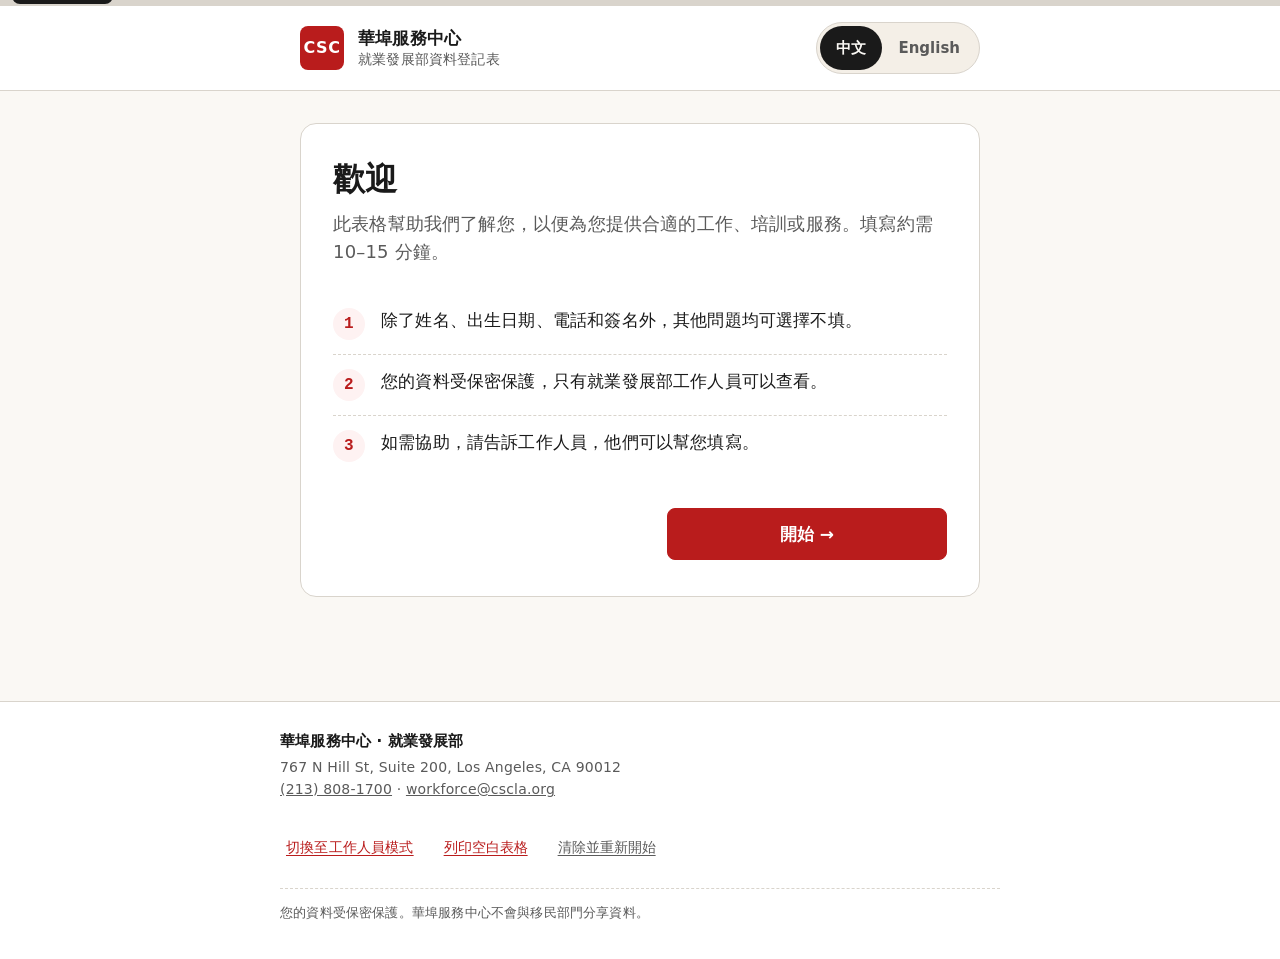
==== commit cf9fa8b3: "Rebuild form to match paper PDF question-by-question The online intake had drifted from the paper Wo" ====
--- a/index.html
+++ b/index.html
@@ -4,13 +4,14 @@
 <meta charset="UTF-8">
 <meta name="viewport" content="width=device-width, initial-scale=1, viewport-fit=cover">
 <meta name="theme-color" content="#B91C1C">
-<meta name="description" content="Chinatown Service Center — Workforce Development Intake Form. 華埠服務中心就業發展部入職表格。">
-<title>Workforce Intake · 就業發展部入職表格 · CSC</title>
-<meta property="og:title" content="CSC Workforce Development Intake / 華埠服務中心就業發展部入職表格">
+<meta name="description" content="Chinatown Service Center — Workforce Development Intake Form. 華埠服務中心就業發展部資料登記表。">
+<title>Workforce Intake · 就業發展部資料登記表 · CSC</title>
+<meta property="og:title" content="CSC Workforce Development Intake / 華埠服務中心就業發展部資料登記表">
 <meta property="og:description" content="Bilingual intake form for Chinatown Service Center Workforce Development services in Los Angeles.">
 <meta property="og:type" content="website">
 <meta property="og:locale" content="zh_Hant_TW">
 <meta property="og:locale:alternate" content="en_US">
+<link rel="canonical" href="https://csc-workforce-intake.pages.dev/">
 <link rel="stylesheet" href="styles.css">
 <link rel="icon" href="data:image/svg+xml,%3Csvg xmlns='http://www.w3.org/2000/svg' viewBox='0 0 32 32'%3E%3Crect width='32' height='32' rx='6' fill='%23B91C1C'/%3E%3Ctext x='16' y='22' font-family='system-ui,sans-serif' font-size='18' font-weight='700' fill='%23FAF8F4' text-anchor='middle'%3ECSC%3C/text%3E%3C/svg%3E">
 </head>
@@ -26,7 +27,7 @@
       <div class="brand__mark" aria-hidden="true">CSC</div>
       <div class="brand__text">
         <div class="brand__org" data-en="Chinatown Service Center" data-zh="華埠服務中心">Chinatown Service Center</div>
-        <div class="brand__dept" data-en="Workforce Development · Intake Form" data-zh="就業發展部 · 入職表格">Workforce Development · Intake Form</div>
+        <div class="brand__dept" data-en="Workforce Development Intake Form" data-zh="就業發展部資料登記表">Workforce Development Intake Form</div>
       </div>
     </div>
     <div class="lang-toggle" role="group" aria-label="Language">
@@ -38,14 +39,14 @@
 
 <main id="main" class="main">
 
-  <!-- WELCOME / STEP 0 (client wizard only) -->
+  <!-- WELCOME / STEP 0 -->
   <section class="form-section is-active" data-step="0">
     <div class="section-card section-card--welcome">
       <h1 class="section-card__title">
         <span data-en="Welcome" data-zh="歡迎">Welcome</span>
       </h1>
       <p class="section-card__lede">
-        <span data-en="This form helps us get to know you so we can match you with the right job, training, or service. It takes about 8–10 minutes." data-zh="此表格幫助我們了解您，以便為您提供合適的工作、培訓或服務。填寫約需 8–10 分鐘。">This form helps us get to know you so we can match you with the right job, training, or service. It takes about 8–10 minutes.</span>
+        <span data-en="This form helps us get to know you so we can match you with the right job, training, or service. It takes about 10–15 minutes." data-zh="此表格幫助我們了解您，以便為您提供合適的工作、培訓或服務。填寫約需 10–15 分鐘。">This form helps us get to know you so we can match you with the right job, training, or service. It takes about 10–15 minutes.</span>
       </p>
       <ul class="welcome-list">
         <li>
@@ -73,10 +74,9 @@
 
   <!-- INTAKE META (staff-only fields) -->
   <section class="form-section form-section--staff-only" data-step="meta" data-section-name="meta">
-    <div class="section-card">
-      <header class="section-head">
-        <h2><span data-en="Intake Information" data-zh="入職資料">Intake Information</span></h2>
-        <p class="section-head__sub" data-en="Staff to fill in" data-zh="工作人員填寫">Staff to fill in</p>
+    <div class="section-card section-card--strip">
+      <header class="section-head section-head--inline">
+        <h2><span data-en="Intake" data-zh="登記">Intake</span></h2>
       </header>
       <div class="field-grid">
         <label class="field">
@@ -84,75 +84,64 @@
           <input type="date" name="intake_date" id="intake_date">
         </label>
         <label class="field">
-          <span class="field-label" data-en="Staff Name" data-zh="工作人員姓名">Staff Name</span>
+          <span class="field-label" data-en="Staff" data-zh="工作人員">Staff</span>
           <input type="text" name="staff_name" id="staff_name" autocomplete="name">
         </label>
         <label class="field field--full">
           <span class="field-label" data-en="Referral Source" data-zh="轉介來源">Referral Source</span>
-          <select name="referral_source">
-            <option value="" data-en="— Select —" data-zh="— 請選擇 —">— Select —</option>
-            <option value="walk_in" data-en="Walk-in" data-zh="自行前來">Walk-in</option>
-            <option value="friend_family" data-en="Friend / Family" data-zh="朋友／家人">Friend / Family</option>
-            <option value="csc_other_dept" data-en="CSC — other department" data-zh="華埠服務中心 — 其他部門">CSC — other department</option>
-            <option value="community_partner" data-en="Community partner" data-zh="社區合作夥伴">Community partner</option>
-            <option value="online" data-en="Website / Online" data-zh="網站／線上">Website / Online</option>
-            <option value="event" data-en="Community event / Outreach" data-zh="社區活動／推廣">Community event / Outreach</option>
-            <option value="other" data-en="Other" data-zh="其他">Other</option>
-          </select>
-        </label>
-      </div>
-    </div>
-  </section>
-
-  <!-- STEP 1 — Identification -->
+          <input type="text" name="referral_source">
+        </label>
+      </div>
+    </div>
+  </section>
+
+  <!-- STEP 1 — IDENTIFICATION / 個人資料 -->
   <section class="form-section" data-step="1" data-section-name="identification">
-    <div class="section-card">
+    <div class="section-card section-card--primary">
       <header class="section-head">
-        <h2><span data-en="Personal Information" data-zh="個人資料">Personal Information</span></h2>
+        <h2><span data-en="Identification" data-zh="個人資料">Identification</span></h2>
         <p class="section-head__sub" data-en="Required fields marked with *" data-zh="標有 * 的欄位為必填">Required fields marked with *</p>
       </header>
 
       <div class="field-grid">
         <label class="field">
           <span class="field-label">
-            <span data-en="Last Name" data-zh="姓氏">Last Name</span>
+            <span data-en="Last Name" data-zh="姓">Last Name</span>
             <span class="required" aria-label="required">*</span>
           </span>
           <input type="text" name="last_name" autocomplete="family-name" required>
         </label>
         <label class="field">
           <span class="field-label">
-            <span data-en="First Name" data-zh="名字">First Name</span>
+            <span data-en="First Name" data-zh="名">First Name</span>
             <span class="required" aria-label="required">*</span>
           </span>
           <input type="text" name="first_name" autocomplete="given-name" required>
         </label>
-        <label class="field">
-          <span class="field-label" data-en="Middle Name" data-zh="中間名">Middle Name</span>
-          <input type="text" name="middle_name" autocomplete="additional-name">
-        </label>
-        <label class="field">
-          <span class="field-label" data-en="Preferred Name" data-zh="慣用名字">Preferred Name</span>
-          <input type="text" name="preferred_name" autocomplete="nickname">
-        </label>
-
-        <label class="field">
+
+        <label class="field field--full">
           <span class="field-label">
             <span data-en="Date of Birth" data-zh="出生日期">Date of Birth</span>
             <span class="required" aria-label="required">*</span>
           </span>
           <input type="date" name="dob" autocomplete="bday" required>
         </label>
-        <label class="field">
-          <span class="field-label" data-en="Gender" data-zh="性別">Gender</span>
-          <select name="gender">
-            <option value="" data-en="— Select —" data-zh="— 請選擇 —">— Select —</option>
-            <option value="female" data-en="Female" data-zh="女">Female</option>
-            <option value="male" data-en="Male" data-zh="男">Male</option>
-            <option value="nonbinary" data-en="Non-binary" data-zh="非二元性別">Non-binary</option>
-            <option value="self_describe" data-en="Prefer to self-describe" data-zh="自行描述">Prefer to self-describe</option>
-            <option value="prefer_not" data-en="Prefer not to say" data-zh="不願透露">Prefer not to say</option>
-          </select>
+
+        <label class="field field--full">
+          <span class="field-label" data-en="Address" data-zh="地址">Address</span>
+          <input type="text" name="address" autocomplete="address-line1">
+        </label>
+        <label class="field">
+          <span class="field-label" data-en="City" data-zh="城市">City</span>
+          <input type="text" name="city" autocomplete="address-level2" value="Los Angeles">
+        </label>
+        <label class="field field--small">
+          <span class="field-label" data-en="State" data-zh="州">State</span>
+          <input type="text" name="state" autocomplete="address-level1" value="CA" maxlength="2">
+        </label>
+        <label class="field field--small">
+          <span class="field-label" data-en="ZIP" data-zh="郵遞區號">ZIP</span>
+          <input type="text" name="zip" autocomplete="postal-code" inputmode="numeric" maxlength="10">
         </label>
 
         <label class="field">
@@ -163,43 +152,23 @@
           <input type="tel" name="phone" autocomplete="tel" inputmode="tel" placeholder="(213) 555-0100" required>
         </label>
         <label class="field">
+          <span class="field-label" data-en="SSN" data-zh="社安號">SSN</span>
+          <input type="text" name="ssn" inputmode="numeric" autocomplete="off" placeholder="###-##-####">
+        </label>
+
+        <label class="field field--full">
           <span class="field-label" data-en="Email" data-zh="電子郵件">Email</span>
           <input type="email" name="email" autocomplete="email" inputmode="email">
         </label>
 
-        <label class="field field--full">
-          <span class="field-label" data-en="Best Way / Time to Contact You" data-zh="最佳聯絡方式／時間">Best Way / Time to Contact You</span>
-          <input type="text" name="best_contact" data-en-placeholder="e.g. text after 5pm" data-zh-placeholder="例如：下午 5 點後傳簡訊" placeholder="e.g. text after 5pm">
-        </label>
-
-        <label class="field field--full">
-          <span class="field-label" data-en="Street Address" data-zh="街道地址">Street Address</span>
-          <input type="text" name="address" autocomplete="address-line1">
-        </label>
-        <label class="field">
-          <span class="field-label" data-en="Apt / Unit" data-zh="公寓號">Apt / Unit</span>
-          <input type="text" name="address_apt" autocomplete="address-line2">
-        </label>
-        <label class="field">
-          <span class="field-label" data-en="City" data-zh="城市">City</span>
-          <input type="text" name="city" autocomplete="address-level2" value="Los Angeles">
-        </label>
-        <label class="field field--small">
-          <span class="field-label" data-en="State" data-zh="州">State</span>
-          <input type="text" name="state" autocomplete="address-level1" value="CA" maxlength="2">
-        </label>
-        <label class="field field--small">
-          <span class="field-label" data-en="ZIP" data-zh="郵編">ZIP</span>
-          <input type="text" name="zip" autocomplete="postal-code" inputmode="numeric" maxlength="10">
-        </label>
-
-        <label class="field field--full">
-          <span class="field-label">
-            <span data-en="Social Security Number (optional)" data-zh="社會安全號碼（選填）">Social Security Number (optional)</span>
-          </span>
-          <input type="text" name="ssn" inputmode="numeric" autocomplete="off" data-en-placeholder="###-##-####" data-zh-placeholder="###-##-####" placeholder="###-##-####">
-          <span class="field-hint" data-en="You may leave this blank. Required only for certain funded programs." data-zh="可不填。僅部分政府資助項目需要。">You may leave this blank. Required only for certain funded programs.</span>
-        </label>
+        <fieldset class="field-group field--full">
+          <legend class="field-label" data-en="Preferred Contact Method(s) (check all that apply)" data-zh="偏好聯絡方式 (可多選)">Preferred Contact Method(s) (check all that apply)</legend>
+          <div class="checks">
+            <label class="check"><input type="checkbox" name="contact_method" value="call"><span data-en="Call" data-zh="電話">Call</span></label>
+            <label class="check"><input type="checkbox" name="contact_method" value="text"><span data-en="Text" data-zh="簡訊">Text</span></label>
+            <label class="check"><input type="checkbox" name="contact_method" value="email"><span data-en="Email" data-zh="電子郵件">Email</span></label>
+          </div>
+        </fieldset>
       </div>
     </div>
     <div class="wizard-nav wizard-nav--client">
@@ -208,111 +177,153 @@
     </div>
   </section>
 
-  <!-- STEP 2 — Demographics -->
+  <!-- STEP 2 — DEMOGRAPHICS / 人口統計資料 -->
   <section class="form-section" data-step="2" data-section-name="demographics">
     <div class="section-card">
       <header class="section-head">
         <h2><span data-en="Demographics" data-zh="人口統計資料">Demographics</span></h2>
-        <p class="section-head__sub" data-en="Optional — used for funder reporting in aggregate only." data-zh="選填 — 僅用於資助方的彙總報告。">Optional — used for funder reporting in aggregate only.</p>
       </header>
 
-      <fieldset class="field-group">
-        <legend class="field-label" data-en="Race / Ethnicity (check all that apply)" data-zh="種族（可複選）">Race / Ethnicity (check all that apply)</legend>
+      <div class="field-grid">
+        <label class="field">
+          <span class="field-label" data-en="Income" data-zh="收入">Income</span>
+          <input type="text" name="income" inputmode="decimal" data-en-placeholder="$" data-zh-placeholder="$" placeholder="$">
+        </label>
+        <label class="field">
+          <span class="field-label" data-en="Income Period" data-zh="收入週期">Income Period</span>
+          <select name="income_period">
+            <option value="" data-en="— Select —" data-zh="— 請選擇 —">— Select —</option>
+            <option value="monthly" data-en="Monthly" data-zh="每月">Monthly</option>
+            <option value="annual" data-en="Annual" data-zh="每年">Annual</option>
+          </select>
+        </label>
+        <label class="field field--full">
+          <span class="field-label" data-en="Household size (people)" data-zh="家庭人數 (人)">Household size (people)</span>
+          <input type="number" name="household_size" min="1" max="30" inputmode="numeric">
+        </label>
+      </div>
+
+      <fieldset class="field-group">
+        <legend class="field-label" data-en="Gender" data-zh="性別">Gender</legend>
+        <div class="radios">
+          <label class="radio"><input type="radio" name="gender" value="male"><span data-en="Male" data-zh="男">Male</span></label>
+          <label class="radio"><input type="radio" name="gender" value="female"><span data-en="Female" data-zh="女">Female</span></label>
+          <label class="radio"><input type="radio" name="gender" value="nonbinary"><span data-en="Non-binary" data-zh="非二元性別">Non-binary</span></label>
+          <label class="radio"><input type="radio" name="gender" value="decline"><span data-en="Decline to state" data-zh="不愿回答">Decline to state</span></label>
+          <label class="radio"><input type="radio" name="gender" value="other"><span data-en="Other" data-zh="其他">Other</span></label>
+        </div>
+        <label class="field" data-show-if="gender=other">
+          <span class="field-label" data-en="Other — please specify" data-zh="其他 — 請說明">Other — please specify</span>
+          <input type="text" name="gender_other">
+        </label>
+      </fieldset>
+
+      <fieldset class="field-group">
+        <legend class="field-label" data-en="Primary Language(s) (check all that apply)" data-zh="主要語言 (可多選)">Primary Language(s) (check all that apply)</legend>
         <div class="checks">
+          <label class="check"><input type="checkbox" name="primary_language" value="english"><span data-en="English" data-zh="英語">English</span></label>
+          <label class="check"><input type="checkbox" name="primary_language" value="mandarin"><span data-en="Mandarin" data-zh="普通話">Mandarin</span></label>
+          <label class="check"><input type="checkbox" name="primary_language" value="cantonese"><span data-en="Cantonese" data-zh="粵語">Cantonese</span></label>
+          <label class="check"><input type="checkbox" name="primary_language" value="spanish"><span data-en="Spanish" data-zh="西班牙語">Spanish</span></label>
+          <label class="check"><input type="checkbox" name="primary_language" value="other"><span data-en="Other" data-zh="其他">Other</span></label>
+        </div>
+        <label class="field" data-show-if="primary_language=other">
+          <span class="field-label" data-en="Other — please specify" data-zh="其他 — 請說明">Other — please specify</span>
+          <input type="text" name="primary_language_other">
+        </label>
+      </fieldset>
+
+      <fieldset class="field-group">
+        <legend class="field-label" data-en="Race" data-zh="種族">Race</legend>
+        <div class="checks">
+          <label class="check"><input type="checkbox" name="race" value="american_indian"><span data-en="American Indian / Alaskan Native" data-zh="美洲原住民／阿拉斯加原住民">American Indian / Alaskan Native</span></label>
           <label class="check"><input type="checkbox" name="race" value="asian"><span data-en="Asian" data-zh="亞裔">Asian</span></label>
-          <label class="check"><input type="checkbox" name="race" value="black"><span data-en="Black / African American" data-zh="非裔">Black / African American</span></label>
-          <label class="check"><input type="checkbox" name="race" value="hispanic"><span data-en="Hispanic / Latino" data-zh="拉丁裔">Hispanic / Latino</span></label>
-          <label class="check"><input type="checkbox" name="race" value="native"><span data-en="Native American / Alaska Native" data-zh="美洲原住民">Native American / Alaska Native</span></label>
-          <label class="check"><input type="checkbox" name="race" value="pacific"><span data-en="Native Hawaiian / Pacific Islander" data-zh="夏威夷／太平洋島民">Native Hawaiian / Pacific Islander</span></label>
+          <label class="check"><input type="checkbox" name="race" value="black"><span data-en="Black / African American" data-zh="非裔／非裔美國人">Black / African American</span></label>
+          <label class="check"><input type="checkbox" name="race" value="native_hawaiian"><span data-en="Native Hawaiian" data-zh="夏威夷原住民">Native Hawaiian</span></label>
+          <label class="check"><input type="checkbox" name="race" value="pacific_islander"><span data-en="Pacific Islander" data-zh="太平洋島裔">Pacific Islander</span></label>
           <label class="check"><input type="checkbox" name="race" value="white"><span data-en="White" data-zh="白人">White</span></label>
+          <label class="check"><input type="checkbox" name="race" value="decline"><span data-en="Decline to state" data-zh="不愿回答">Decline to state</span></label>
           <label class="check"><input type="checkbox" name="race" value="other"><span data-en="Other" data-zh="其他">Other</span></label>
-          <label class="check"><input type="checkbox" name="race" value="prefer_not"><span data-en="Prefer not to say" data-zh="不願透露">Prefer not to say</span></label>
-        </div>
-      </fieldset>
-
-      <div class="field-grid">
-        <label class="field">
-          <span class="field-label" data-en="Primary Language" data-zh="主要語言">Primary Language</span>
-          <select name="primary_language">
-            <option value="" data-en="— Select —" data-zh="— 請選擇 —">— Select —</option>
-            <option value="english" data-en="English" data-zh="英語">English</option>
-            <option value="cantonese" data-en="Cantonese" data-zh="廣東話">Cantonese</option>
-            <option value="mandarin" data-en="Mandarin" data-zh="普通話／國語">Mandarin</option>
-            <option value="spanish" data-en="Spanish" data-zh="西班牙語">Spanish</option>
-            <option value="vietnamese" data-en="Vietnamese" data-zh="越南語">Vietnamese</option>
-            <option value="korean" data-en="Korean" data-zh="韓語">Korean</option>
-            <option value="other" data-en="Other" data-zh="其他">Other</option>
-          </select>
-        </label>
-        <label class="field">
-          <span class="field-label" data-en="English Ability" data-zh="英語程度">English Ability</span>
-          <select name="english_level">
-            <option value="" data-en="— Select —" data-zh="— 請選擇 —">— Select —</option>
-            <option value="none" data-en="Does not speak English" data-zh="不會英語">Does not speak English</option>
-            <option value="basic" data-en="Basic" data-zh="基礎">Basic</option>
-            <option value="intermediate" data-en="Intermediate" data-zh="中等">Intermediate</option>
-            <option value="advanced" data-en="Advanced" data-zh="流利">Advanced</option>
-            <option value="native" data-en="Native / Fluent" data-zh="母語／流利">Native / Fluent</option>
-          </select>
-        </label>
-
-        <label class="field">
-          <span class="field-label" data-en="Citizenship Status" data-zh="公民身份">Citizenship Status</span>
-          <select name="citizenship">
-            <option value="" data-en="— Select —" data-zh="— 請選擇 —">— Select —</option>
-            <option value="us_citizen" data-en="US Citizen" data-zh="美國公民">US Citizen</option>
-            <option value="permanent_resident" data-en="Permanent Resident" data-zh="永久居民">Permanent Resident</option>
-            <option value="refugee_asylee" data-en="Refugee / Asylee" data-zh="難民／庇護">Refugee / Asylee</option>
-            <option value="work_auth" data-en="Other work-authorized" data-zh="其他工作許可">Other work-authorized</option>
-            <option value="not_authorized" data-en="Not work-authorized" data-zh="無工作許可">Not work-authorized</option>
-            <option value="prefer_not" data-en="Prefer not to say" data-zh="不願透露">Prefer not to say</option>
-          </select>
-        </label>
-        <label class="field">
-          <span class="field-label" data-en="Marital Status" data-zh="婚姻狀況">Marital Status</span>
-          <select name="marital">
-            <option value="" data-en="— Select —" data-zh="— 請選擇 —">— Select —</option>
-            <option value="single" data-en="Single" data-zh="單身">Single</option>
-            <option value="married" data-en="Married" data-zh="已婚">Married</option>
-            <option value="divorced" data-en="Divorced / Separated" data-zh="離婚／分居">Divorced / Separated</option>
-            <option value="widowed" data-en="Widowed" data-zh="喪偶">Widowed</option>
-            <option value="prefer_not" data-en="Prefer not to say" data-zh="不願透露">Prefer not to say</option>
-          </select>
-        </label>
-
-        <label class="field">
-          <span class="field-label" data-en="Household Size" data-zh="家庭人數">Household Size</span>
-          <input type="number" name="household_size" min="1" max="20" inputmode="numeric">
-        </label>
-        <label class="field">
-          <span class="field-label" data-en="Veteran" data-zh="退伍軍人">Veteran</span>
-          <select name="veteran">
-            <option value="" data-en="— Select —" data-zh="— 請選擇 —">— Select —</option>
-            <option value="yes" data-en="Yes" data-zh="是">Yes</option>
-            <option value="no" data-en="No" data-zh="否">No</option>
-            <option value="prefer_not" data-en="Prefer not to say" data-zh="不願透露">Prefer not to say</option>
-          </select>
-        </label>
-
-        <label class="field">
-          <span class="field-label" data-en="Disability" data-zh="殘障">Disability</span>
-          <select name="disability">
-            <option value="" data-en="— Select —" data-zh="— 請選擇 —">— Select —</option>
-            <option value="yes" data-en="Yes" data-zh="是">Yes</option>
-            <option value="no" data-en="No" data-zh="否">No</option>
-            <option value="prefer_not" data-en="Prefer not to say" data-zh="不願透露">Prefer not to say</option>
-          </select>
-        </label>
-        <label class="field">
-          <span class="field-label" data-en="Single Parent / Head of Household" data-zh="單親／戶主">Single Parent / Head of Household</span>
-          <select name="single_parent">
-            <option value="" data-en="— Select —" data-zh="— 請選擇 —">— Select —</option>
-            <option value="yes" data-en="Yes" data-zh="是">Yes</option>
-            <option value="no" data-en="No" data-zh="否">No</option>
-            <option value="prefer_not" data-en="Prefer not to say" data-zh="不願透露">Prefer not to say</option>
-          </select>
-        </label>
-      </div>
+        </div>
+        <label class="field" data-show-if="race=other">
+          <span class="field-label" data-en="Other — please specify" data-zh="其他 — 請說明">Other — please specify</span>
+          <input type="text" name="race_other">
+        </label>
+      </fieldset>
+
+      <fieldset class="field-group">
+        <legend class="field-label" data-en="Ethnicity" data-zh="族裔">Ethnicity</legend>
+        <div class="radios">
+          <label class="radio"><input type="radio" name="ethnicity" value="hispanic"><span data-en="Hispanic / Latino" data-zh="西語裔／拉丁裔">Hispanic / Latino</span></label>
+          <label class="radio"><input type="radio" name="ethnicity" value="not_hispanic"><span data-en="Not Hispanic / Latino" data-zh="非西語裔／非拉丁裔">Not Hispanic / Latino</span></label>
+          <label class="radio"><input type="radio" name="ethnicity" value="decline"><span data-en="Decline to state" data-zh="不愿回答">Decline to state</span></label>
+        </div>
+      </fieldset>
+
+      <fieldset class="field-group">
+        <legend class="field-label" data-en="Are you legally eligible to work in the United States?" data-zh="是否具備在美國合法工作資格？">Are you legally eligible to work in the United States?</legend>
+        <div class="radios">
+          <label class="radio"><input type="radio" name="work_eligible" value="yes"><span data-en="Yes" data-zh="是">Yes</span></label>
+          <label class="radio"><input type="radio" name="work_eligible" value="no"><span data-en="No" data-zh="否">No</span></label>
+          <label class="radio"><input type="radio" name="work_eligible" value="decline"><span data-en="Decline to state" data-zh="不愿回答">Decline to state</span></label>
+        </div>
+      </fieldset>
+
+      <fieldset class="field-group">
+        <legend class="field-label" data-en="Are you an Immigrant?" data-zh="是否為移民？">Are you an Immigrant?</legend>
+        <div class="radios">
+          <label class="radio"><input type="radio" name="immigrant" value="yes"><span data-en="Yes" data-zh="是">Yes</span></label>
+          <label class="radio"><input type="radio" name="immigrant" value="no"><span data-en="No" data-zh="否">No</span></label>
+          <label class="radio"><input type="radio" name="immigrant" value="decline"><span data-en="Decline to state" data-zh="不愿回答">Decline to state</span></label>
+        </div>
+        <label class="field" data-show-if="immigrant=yes">
+          <span class="field-label" data-en="If yes, date entered" data-zh="若是，入境日期">If yes, date entered</span>
+          <input type="date" name="immigrant_date">
+        </label>
+      </fieldset>
+
+      <fieldset class="field-group">
+        <legend class="field-label" data-en="Residency Status" data-zh="居留身份">Residency Status</legend>
+        <div class="radios">
+          <label class="radio"><input type="radio" name="residency" value="us_citizen"><span data-en="U.S. Citizen" data-zh="美國公民">U.S. Citizen</span></label>
+          <label class="radio"><input type="radio" name="residency" value="permanent_resident"><span data-en="Permanent Resident" data-zh="永久居民">Permanent Resident</span></label>
+          <label class="radio"><input type="radio" name="residency" value="visa"><span data-en="Visa" data-zh="簽證">Visa</span></label>
+          <label class="radio"><input type="radio" name="residency" value="decline"><span data-en="Decline to state" data-zh="不愿回答">Decline to state</span></label>
+          <label class="radio"><input type="radio" name="residency" value="other"><span data-en="Other" data-zh="其他">Other</span></label>
+        </div>
+        <label class="field" data-show-if="residency=other">
+          <span class="field-label" data-en="Other — please specify" data-zh="其他 — 請說明">Other — please specify</span>
+          <input type="text" name="residency_other">
+        </label>
+      </fieldset>
+
+      <fieldset class="field-group">
+        <legend class="field-label" data-en="Housing Status" data-zh="住房狀況">Housing Status</legend>
+        <div class="radios">
+          <label class="radio"><input type="radio" name="housing" value="rent"><span data-en="Rent" data-zh="租屋">Rent</span></label>
+          <label class="radio"><input type="radio" name="housing" value="own"><span data-en="Own" data-zh="自有住房">Own</span></label>
+          <label class="radio"><input type="radio" name="housing" value="decline"><span data-en="Decline to state" data-zh="不愿回答">Decline to state</span></label>
+          <label class="radio"><input type="radio" name="housing" value="other"><span data-en="Other" data-zh="其他">Other</span></label>
+        </div>
+        <label class="field" data-show-if="housing=other">
+          <span class="field-label" data-en="Other — please specify" data-zh="其他 — 請說明">Other — please specify</span>
+          <input type="text" name="housing_other">
+        </label>
+      </fieldset>
+
+      <fieldset class="field-group">
+        <legend class="field-label" data-en="Commute Method" data-zh="通勤方式">Commute Method</legend>
+        <div class="radios">
+          <label class="radio"><input type="radio" name="commute" value="car"><span data-en="Car" data-zh="自駕／汽車">Car</span></label>
+          <label class="radio"><input type="radio" name="commute" value="bus"><span data-en="Bus" data-zh="公車">Bus</span></label>
+          <label class="radio"><input type="radio" name="commute" value="decline"><span data-en="Decline to state" data-zh="不愿回答">Decline to state</span></label>
+          <label class="radio"><input type="radio" name="commute" value="other"><span data-en="Other" data-zh="其他">Other</span></label>
+        </div>
+        <label class="field" data-show-if="commute=other">
+          <span class="field-label" data-en="Other — please specify" data-zh="其他 — 請說明">Other — please specify</span>
+          <input type="text" name="commute_other">
+        </label>
+      </fieldset>
     </div>
     <div class="wizard-nav wizard-nav--client">
       <button type="button" class="btn btn--ghost" data-action="back" data-en="← Back" data-zh="← 上一步">← Back</button>
@@ -320,209 +331,349 @@
     </div>
   </section>
 
-  <!-- STEP 3 — Education & Employment Status -->
-  <section class="form-section" data-step="3" data-section-name="education_employment">
+  <!-- STEP 3 — EDUCATION / 教育背景 -->
+  <section class="form-section" data-step="3" data-section-name="education">
     <div class="section-card">
       <header class="section-head">
-        <h2><span data-en="Education" data-zh="教育">Education</span></h2>
+        <h2><span data-en="Education" data-zh="教育背景">Education</span></h2>
       </header>
+
+      <fieldset class="field-group">
+        <legend class="field-label" data-en="What is your highest level of education?" data-zh="請選擇您的最高學歷">What is your highest level of education?</legend>
+        <div class="radios">
+          <label class="radio"><input type="radio" name="education_level" value="less_hs"><span data-en="Less than High School" data-zh="高中以下">Less than High School</span></label>
+          <label class="radio"><input type="radio" name="education_level" value="some_hs"><span data-en="Some High School" data-zh="一些高中">Some High School</span></label>
+          <label class="radio"><input type="radio" name="education_level" value="hs_ged"><span data-en="High School Diploma / GED" data-zh="高中文憑">High School Diploma / GED</span></label>
+          <label class="radio"><input type="radio" name="education_level" value="some_college"><span data-en="Some College" data-zh="一些大學">Some College</span></label>
+          <label class="radio"><input type="radio" name="education_level" value="associate"><span data-en="Associate's Degree" data-zh="副學士學位">Associate's Degree</span></label>
+          <label class="radio"><input type="radio" name="education_level" value="bachelor"><span data-en="Bachelor's Degree" data-zh="學士學位">Bachelor's Degree</span></label>
+          <label class="radio"><input type="radio" name="education_level" value="master"><span data-en="Master's Degree" data-zh="碩士學位">Master's Degree</span></label>
+          <label class="radio"><input type="radio" name="education_level" value="doctoral"><span data-en="Doctoral Degree" data-zh="博士學位">Doctoral Degree</span></label>
+          <label class="radio"><input type="radio" name="education_level" value="cert_other"><span data-en="Certification / Other" data-zh="證書／其他">Certification / Other</span></label>
+        </div>
+      </fieldset>
+
       <div class="field-grid">
         <label class="field field--full">
-          <span class="field-label" data-en="Highest Level Completed" data-zh="最高學歷">Highest Level Completed</span>
-          <select name="education_level">
-            <option value="" data-en="— Select —" data-zh="— 請選擇 —">— Select —</option>
-            <option value="none" data-en="No formal schooling" data-zh="無正規學歷">No formal schooling</option>
-            <option value="less_hs" data-en="Less than high school" data-zh="未完成高中">Less than high school</option>
-            <option value="hs_diploma" data-en="High school diploma / GED" data-zh="高中畢業／同等學歷">High school diploma / GED</option>
-            <option value="some_college" data-en="Some college, no degree" data-zh="部分大學課程，無學位">Some college, no degree</option>
-            <option value="associate" data-en="Associate degree" data-zh="副學士">Associate degree</option>
-            <option value="bachelor" data-en="Bachelor's degree" data-zh="學士">Bachelor's degree</option>
-            <option value="master" data-en="Master's degree" data-zh="碩士">Master's degree</option>
-            <option value="doctorate" data-en="Doctorate / Professional" data-zh="博士／專業學位">Doctorate / Professional</option>
-            <option value="vocational" data-en="Vocational / Technical certificate" data-zh="職業／技術證書">Vocational / Technical certificate</option>
-          </select>
-        </label>
-        <label class="field">
-          <span class="field-label" data-en="Currently in School?" data-zh="目前在學？">Currently in School?</span>
-          <select name="in_school">
-            <option value="" data-en="— Select —" data-zh="— 請選擇 —">— Select —</option>
-            <option value="no" data-en="No" data-zh="否">No</option>
-            <option value="yes_ft" data-en="Yes — full time" data-zh="是 — 全日制">Yes — full time</option>
-            <option value="yes_pt" data-en="Yes — part time" data-zh="是 — 兼讀">Yes — part time</option>
-          </select>
-        </label>
-        <label class="field">
-          <span class="field-label" data-en="Last School / Year" data-zh="最近就讀學校／年份">Last School / Year</span>
-          <input type="text" name="last_school" data-en-placeholder="School name, year" data-zh-placeholder="學校名稱，年份" placeholder="School name, year">
-        </label>
-      </div>
-    </div>
-
-    <div class="section-card">
-      <header class="section-head">
-        <h2><span data-en="Employment Status" data-zh="就業狀況">Employment Status</span></h2>
-      </header>
-      <fieldset class="field-group">
-        <legend class="field-label" data-en="Current Employment Status" data-zh="目前就業狀況">Current Employment Status</legend>
-        <div class="radios">
-          <label class="radio"><input type="radio" name="emp_status" value="unemployed"><span data-en="Unemployed, looking for work" data-zh="失業，正在找工作">Unemployed, looking for work</span></label>
-          <label class="radio"><input type="radio" name="emp_status" value="unemployed_not_looking"><span data-en="Unemployed, not looking" data-zh="失業，未找工作">Unemployed, not looking</span></label>
-          <label class="radio"><input type="radio" name="emp_status" value="employed_pt"><span data-en="Employed part-time" data-zh="兼職">Employed part-time</span></label>
-          <label class="radio"><input type="radio" name="emp_status" value="employed_ft"><span data-en="Employed full-time" data-zh="全職">Employed full-time</span></label>
-          <label class="radio"><input type="radio" name="emp_status" value="self_employed"><span data-en="Self-employed" data-zh="自僱">Self-employed</span></label>
-          <label class="radio"><input type="radio" name="emp_status" value="student"><span data-en="Student" data-zh="學生">Student</span></label>
-          <label class="radio"><input type="radio" name="emp_status" value="retired"><span data-en="Retired" data-zh="退休">Retired</span></label>
-        </div>
-      </fieldset>
-      <div class="field-grid">
-        <label class="field">
-          <span class="field-label" data-en="How long unemployed?" data-zh="失業多久？">How long unemployed?</span>
-          <select name="unemployed_duration">
-            <option value="" data-en="— Select —" data-zh="— 請選擇 —">— Select —</option>
-            <option value="not_applicable" data-en="Not applicable" data-zh="不適用">Not applicable</option>
-            <option value="under_1m" data-en="Less than 1 month" data-zh="少於 1 個月">Less than 1 month</option>
-            <option value="1_3m" data-en="1–3 months" data-zh="1–3 個月">1–3 months</option>
-            <option value="3_6m" data-en="3–6 months" data-zh="3–6 個月">3–6 months</option>
-            <option value="6_12m" data-en="6–12 months" data-zh="6–12 個月">6–12 months</option>
-            <option value="over_1y" data-en="More than 1 year" data-zh="超過 1 年">More than 1 year</option>
-            <option value="never" data-en="Never employed" data-zh="從未就業">Never employed</option>
-          </select>
-        </label>
-        <label class="field">
-          <span class="field-label" data-en="Currently Receive Unemployment Insurance (UI)?" data-zh="目前領取失業保險（UI）？">Currently Receive Unemployment Insurance (UI)?</span>
-          <select name="receives_ui">
-            <option value="" data-en="— Select —" data-zh="— 請選擇 —">— Select —</option>
-            <option value="yes" data-en="Yes" data-zh="是">Yes</option>
-            <option value="no" data-en="No" data-zh="否">No</option>
-          </select>
-        </label>
-      </div>
-    </div>
-
+          <span class="field-label" data-en="Major (if applicable)" data-zh="主修科目（如適用）">Major (if applicable)</span>
+          <input type="text" name="major">
+        </label>
+        <label class="field field--full">
+          <span class="field-label" data-en="List any occupational licenses or certifications you have obtained" data-zh="職業相關執照或證書">List any occupational licenses or certifications you have obtained</span>
+          <textarea name="licenses" rows="2"></textarea>
+        </label>
+      </div>
+
+      <fieldset class="field-group">
+        <legend class="field-label" data-en="Are you an English Language Learner (ESL)?" data-zh="是否為英語學習者 (ESL)？">Are you an English Language Learner (ESL)?</legend>
+        <div class="radios">
+          <label class="radio"><input type="radio" name="esl" value="yes"><span data-en="Yes" data-zh="是">Yes</span></label>
+          <label class="radio"><input type="radio" name="esl" value="no"><span data-en="No" data-zh="否">No</span></label>
+          <label class="radio"><input type="radio" name="esl" value="decline"><span data-en="Decline to state" data-zh="不愿回答">Decline to state</span></label>
+        </div>
+      </fieldset>
+
+      <fieldset class="field-group" data-show-if="esl=yes">
+        <legend class="field-label" data-en="Level of proficiency" data-zh="英語熟練程度">Level of proficiency</legend>
+        <div class="radios radios--scale">
+          <label class="radio"><input type="radio" name="esl_proficiency" value="1"><span>1</span></label>
+          <label class="radio"><input type="radio" name="esl_proficiency" value="2"><span>2</span></label>
+          <label class="radio"><input type="radio" name="esl_proficiency" value="3"><span>3</span></label>
+          <label class="radio"><input type="radio" name="esl_proficiency" value="4"><span>4</span></label>
+          <label class="radio"><input type="radio" name="esl_proficiency" value="5"><span>5</span></label>
+        </div>
+      </fieldset>
+
+      <fieldset class="field-group">
+        <legend class="field-label" data-en="Are you a dislocated worker?" data-zh="是否為失業後重新安置之勞工？">Are you a dislocated worker?</legend>
+        <div class="radios">
+          <label class="radio"><input type="radio" name="dislocated_worker" value="yes"><span data-en="Yes" data-zh="是">Yes</span></label>
+          <label class="radio"><input type="radio" name="dislocated_worker" value="no"><span data-en="No" data-zh="否">No</span></label>
+          <label class="radio"><input type="radio" name="dislocated_worker" value="decline"><span data-en="Decline to state" data-zh="不愿回答">Decline to state</span></label>
+        </div>
+      </fieldset>
+    </div>
     <div class="wizard-nav wizard-nav--client">
       <button type="button" class="btn btn--ghost" data-action="back" data-en="← Back" data-zh="← 上一步">← Back</button>
       <button type="button" class="btn btn--primary" data-action="next" data-en="Next →" data-zh="下一步 →">Next →</button>
     </div>
   </section>
 
-  <!-- STEP 4 — Services + Additional Support -->
+  <!-- STEP 4 — REQUESTED SERVICES / 申請服務項目 -->
   <section class="form-section" data-step="4" data-section-name="services">
     <div class="section-card">
       <header class="section-head">
-        <h2><span data-en="Services You Are Interested In" data-zh="您感興趣的服務">Services You Are Interested In</span></h2>
-        <p class="section-head__sub" data-en="Check all that apply." data-zh="請勾選所有適用項目。">Check all that apply.</p>
+        <h2><span data-en="Requested Services" data-zh="申請服務項目">Requested Services</span></h2>
+        <p class="section-head__sub" data-en="The Workforce Department is working to implement the services regarding the following topics. Please check all the areas you are currently seeking assistance with. We will contact you when they are available." data-zh="就業發展部門目前正在推行以下協助項目，請勾選所有您目前需要協助的領域，待服務啟用後，我們將主動與您聯繫。">The Workforce Department is working to implement the services regarding the following topics. Please check all the areas you are currently seeking assistance with. We will contact you when they are available.</p>
       </header>
+
       <fieldset class="field-group">
         <legend class="sr-only" data-en="Services" data-zh="服務">Services</legend>
         <div class="checks">
-          <label class="check"><input type="checkbox" name="services" value="job_placement"><span data-en="Job placement assistance" data-zh="就業安置協助">Job placement assistance</span></label>
-          <label class="check"><input type="checkbox" name="services" value="resume"><span data-en="Resume writing help" data-zh="履歷協助">Resume writing help</span></label>
-          <label class="check"><input type="checkbox" name="services" value="interview"><span data-en="Interview preparation" data-zh="面試準備">Interview preparation</span></label>
-          <label class="check"><input type="checkbox" name="services" value="career_counsel"><span data-en="Career counseling" data-zh="職業輔導">Career counseling</span></label>
-          <label class="check"><input type="checkbox" name="services" value="vocational"><span data-en="Vocational / occupational training" data-zh="職業培訓">Vocational / occupational training</span></label>
-          <label class="check"><input type="checkbox" name="services" value="esl"><span data-en="ESL / English classes" data-zh="英語課程">ESL / English classes</span></label>
-          <label class="check"><input type="checkbox" name="services" value="computer"><span data-en="Computer / digital skills" data-zh="電腦／數位技能">Computer / digital skills</span></label>
-          <label class="check"><input type="checkbox" name="services" value="ged"><span data-en="GED / High school equivalency" data-zh="GED／高中同等學歷">GED / High school equivalency</span></label>
-          <label class="check"><input type="checkbox" name="services" value="financial_literacy"><span data-en="Financial literacy" data-zh="財務知識">Financial literacy</span></label>
-        </div>
-      </fieldset>
-
-      <label class="field field--full">
-        <span class="field-label" data-en="Other services (please describe)" data-zh="其他服務（請說明）">Other services (please describe)</span>
-        <textarea name="services_other" rows="2"></textarea>
-      </label>
-    </div>
-
-    <div class="section-card">
-      <header class="section-head">
-        <h2><span data-en="Additional Support Needs" data-zh="其他支援需求">Additional Support Needs</span></h2>
-        <p class="section-head__sub" data-en="We can refer you to partners for these." data-zh="我們可以為您轉介合作機構。">We can refer you to partners for these.</p>
-      </header>
-      <fieldset class="field-group">
-        <legend class="sr-only" data-en="Support needs" data-zh="支援需求">Support needs</legend>
-        <div class="checks">
-          <label class="check"><input type="checkbox" name="support" value="public_assistance"><span data-en="Public assistance (CalFresh, MediCal, etc.)" data-zh="公共援助（CalFresh、MediCal 等）">Public assistance (CalFresh, MediCal, etc.)</span></label>
-          <label class="check"><input type="checkbox" name="support" value="housing"><span data-en="Housing assistance" data-zh="住房援助">Housing assistance</span></label>
-          <label class="check"><input type="checkbox" name="support" value="childcare"><span data-en="Childcare" data-zh="兒童托管">Childcare</span></label>
-          <label class="check"><input type="checkbox" name="support" value="transportation"><span data-en="Transportation" data-zh="交通">Transportation</span></label>
-          <label class="check"><input type="checkbox" name="support" value="mental_health"><span data-en="Mental health" data-zh="心理健康">Mental health</span></label>
-          <label class="check"><input type="checkbox" name="support" value="healthcare"><span data-en="Healthcare access" data-zh="醫療">Healthcare access</span></label>
-          <label class="check"><input type="checkbox" name="support" value="legal"><span data-en="Legal services" data-zh="法律服務">Legal services</span></label>
-          <label class="check"><input type="checkbox" name="support" value="senior"><span data-en="Senior services" data-zh="長者服務">Senior services</span></label>
-        </div>
-      </fieldset>
-
-      <label class="field field--full">
-        <span class="field-label" data-en="Anything else you'd like us to know?" data-zh="還有什麼您希望我們了解的？">Anything else you'd like us to know?</span>
-        <textarea name="notes" rows="3"></textarea>
-      </label>
-    </div>
-
+          <label class="check"><input type="checkbox" name="services" value="job_search"><span data-en="Job Search Assistance" data-zh="求職協助">Job Search Assistance</span></label>
+          <label class="check"><input type="checkbox" name="services" value="resume_review"><span data-en="Resume Review" data-zh="履歷審閱">Resume Review</span></label>
+          <label class="check"><input type="checkbox" name="services" value="cover_letter"><span data-en="Cover Letter Review" data-zh="求職信審閱">Cover Letter Review</span></label>
+          <label class="check"><input type="checkbox" name="services" value="app_tips"><span data-en="Job Application Tips" data-zh="工作申請技巧">Job Application Tips</span></label>
+          <label class="check"><input type="checkbox" name="services" value="basic_computer"><span data-en="Basic Computer Literacy" data-zh="基礎電腦操作能力">Basic Computer Literacy</span></label>
+          <label class="check"><input type="checkbox" name="services" value="other_skills"><span data-en="Other Skills Support" data-zh="其他技能提升支援">Other Skills Support</span></label>
+          <label class="check"><input type="checkbox" name="services" value="on_job_training"><span data-en="On-the-Job Training" data-zh="在職訓練">On-the-Job Training</span></label>
+          <label class="check"><input type="checkbox" name="services" value="workplace_rights"><span data-en="Workplace Rights Info" data-zh="職場權益資訊">Workplace Rights Info</span></label>
+        </div>
+      </fieldset>
+
+      <div class="field-grid">
+        <label class="field field--full">
+          <span class="field-label" data-en="What services are you currently seeking?" data-zh="目前尋求的服務？">What services are you currently seeking?</span>
+          <textarea name="services_seeking" rows="3"></textarea>
+        </label>
+        <label class="field field--full">
+          <span class="field-label" data-en="What is your present financial situation?" data-zh="目前財務狀況？">What is your present financial situation?</span>
+          <textarea name="financial_situation" rows="3"></textarea>
+        </label>
+        <label class="field field--full">
+          <span class="field-label" data-en="What type(s) of job are you currently seeking?" data-zh="目前求職類型？">What type(s) of job are you currently seeking?</span>
+          <textarea name="jobs_seeking" rows="3"></textarea>
+        </label>
+        <label class="field field--full">
+          <span class="field-label" data-en="What type(s) of jobs do you not want to do?" data-zh="不考慮的工作類型？">What type(s) of jobs do you not want to do?</span>
+          <textarea name="jobs_avoid" rows="3"></textarea>
+        </label>
+      </div>
+
+      <fieldset class="field-group">
+        <legend class="field-label" data-en="What is your current employment status?" data-zh="您目前的就業狀況是？">What is your current employment status?</legend>
+        <div class="radios">
+          <label class="radio"><input type="radio" name="emp_status_current" value="full_time"><span data-en="Full-Time" data-zh="全職">Full-Time</span></label>
+          <label class="radio"><input type="radio" name="emp_status_current" value="part_time"><span data-en="Part-Time" data-zh="兼職">Part-Time</span></label>
+          <label class="radio"><input type="radio" name="emp_status_current" value="intern"><span data-en="Intern" data-zh="實習">Intern</span></label>
+          <label class="radio"><input type="radio" name="emp_status_current" value="contract"><span data-en="Contract" data-zh="合約">Contract</span></label>
+          <label class="radio"><input type="radio" name="emp_status_current" value="volunteer"><span data-en="Volunteer" data-zh="志願者">Volunteer</span></label>
+          <label class="radio"><input type="radio" name="emp_status_current" value="unemployed"><span data-en="Unemployed" data-zh="失業">Unemployed</span></label>
+        </div>
+      </fieldset>
+
+      <fieldset class="field-group">
+        <legend class="field-label" data-en="What work status are you seeking?" data-zh="希望的工作形式？">What work status are you seeking?</legend>
+        <div class="radios">
+          <label class="radio"><input type="radio" name="emp_status_seeking" value="full_time"><span data-en="Full-Time" data-zh="全職">Full-Time</span></label>
+          <label class="radio"><input type="radio" name="emp_status_seeking" value="part_time"><span data-en="Part-Time" data-zh="兼職">Part-Time</span></label>
+          <label class="radio"><input type="radio" name="emp_status_seeking" value="intern"><span data-en="Intern" data-zh="實習">Intern</span></label>
+          <label class="radio"><input type="radio" name="emp_status_seeking" value="contract"><span data-en="Contract" data-zh="合約">Contract</span></label>
+          <label class="radio"><input type="radio" name="emp_status_seeking" value="volunteer"><span data-en="Volunteer" data-zh="志願者">Volunteer</span></label>
+          <label class="radio"><input type="radio" name="emp_status_seeking" value="other"><span data-en="Other" data-zh="其他">Other</span></label>
+        </div>
+        <label class="field" data-show-if="emp_status_seeking=other">
+          <span class="field-label" data-en="Other — please specify" data-zh="其他 — 請說明">Other — please specify</span>
+          <input type="text" name="emp_status_seeking_other">
+        </label>
+      </fieldset>
+    </div>
     <div class="wizard-nav wizard-nav--client">
       <button type="button" class="btn btn--ghost" data-action="back" data-en="← Back" data-zh="← 上一步">← Back</button>
       <button type="button" class="btn btn--primary" data-action="next" data-en="Next →" data-zh="下一步 →">Next →</button>
     </div>
   </section>
 
-  <!-- STEP 5 — Emergency Contact + Employment History -->
-  <section class="form-section" data-step="5" data-section-name="contacts_history">
+  <!-- STEP 5 — ADDITIONAL SUPPORT NEEDS / 額外支援需求 -->
+  <section class="form-section" data-step="5" data-section-name="support_needs">
+    <div class="section-card">
+      <header class="section-head">
+        <h2><span data-en="Additional Support Needs" data-zh="額外支援需求">Additional Support Needs</span></h2>
+      </header>
+
+      <fieldset class="field-group">
+        <legend class="field-label" data-en="Which of the following programs are you presently enrolled in? (Check all that apply)" data-zh="您目前是否參與以下社會福利項目？">Which of the following programs are you presently enrolled in? (Check all that apply)</legend>
+        <div class="checks">
+          <label class="check"><input type="checkbox" name="programs" value="none"><span data-en="None" data-zh="無">None</span></label>
+          <label class="check"><input type="checkbox" name="programs" value="gr_calworks"><span data-en="GR / CalWORKS" data-zh="GR／CalWORKS">GR / CalWORKS</span></label>
+          <label class="check"><input type="checkbox" name="programs" value="medi_cal"><span data-en="Medi-Cal" data-zh="Medi-Cal">Medi-Cal</span></label>
+          <label class="check"><input type="checkbox" name="programs" value="unemployment"><span data-en="Unemployment" data-zh="失業救濟">Unemployment</span></label>
+          <label class="check"><input type="checkbox" name="programs" value="calfresh"><span data-en="CalFresh" data-zh="CalFresh">CalFresh</span></label>
+          <label class="check"><input type="checkbox" name="programs" value="ssi_ssdi"><span data-en="SSI / SSDI" data-zh="SSI／SSDI">SSI / SSDI</span></label>
+          <label class="check"><input type="checkbox" name="programs" value="capi"><span data-en="CAPI" data-zh="CAPI">CAPI</span></label>
+          <label class="check"><input type="checkbox" name="programs" value="medicare"><span data-en="Medicare" data-zh="Medicare">Medicare</span></label>
+        </div>
+      </fieldset>
+
+      <fieldset class="field-group">
+        <legend class="field-label" data-en="Are you a Justice-Involved individual?" data-zh="是否為司法相關個案者？">Are you a Justice-Involved individual?</legend>
+        <div class="radios">
+          <label class="radio"><input type="radio" name="justice_involved" value="yes"><span data-en="Yes" data-zh="是">Yes</span></label>
+          <label class="radio"><input type="radio" name="justice_involved" value="no"><span data-en="No" data-zh="否">No</span></label>
+          <label class="radio"><input type="radio" name="justice_involved" value="decline"><span data-en="Decline to state" data-zh="不愿回答">Decline to state</span></label>
+        </div>
+      </fieldset>
+
+      <fieldset class="field-group">
+        <legend class="field-label" data-en="Are you a veteran?" data-zh="是否為退伍軍人？">Are you a veteran?</legend>
+        <div class="radios">
+          <label class="radio"><input type="radio" name="veteran" value="yes"><span data-en="Yes" data-zh="是">Yes</span></label>
+          <label class="radio"><input type="radio" name="veteran" value="no"><span data-en="No" data-zh="否">No</span></label>
+          <label class="radio"><input type="radio" name="veteran" value="decline"><span data-en="Decline to state" data-zh="不愿回答">Decline to state</span></label>
+        </div>
+      </fieldset>
+
+      <fieldset class="field-group">
+        <legend class="field-label" data-en="Do you have any physical limitations employers should be aware of for your job?" data-zh="是否有雇主需知的身體限制？">Do you have any physical limitations employers should be aware of for your job?</legend>
+        <div class="radios">
+          <label class="radio"><input type="radio" name="physical_limits" value="yes"><span data-en="Yes" data-zh="是">Yes</span></label>
+          <label class="radio"><input type="radio" name="physical_limits" value="no"><span data-en="No" data-zh="否">No</span></label>
+          <label class="radio"><input type="radio" name="physical_limits" value="decline"><span data-en="Decline to state" data-zh="不愿回答">Decline to state</span></label>
+        </div>
+        <label class="field" data-show-if="physical_limits=yes">
+          <span class="field-label" data-en="If yes, what?" data-zh="若是，請說明">If yes, what?</span>
+          <textarea name="physical_limits_desc" rows="2"></textarea>
+        </label>
+      </fieldset>
+
+      <fieldset class="field-group">
+        <legend class="field-label" data-en="Are you able to stand for 4+ hours at a time?" data-zh="是否能連續站立 4 小時以上？">Are you able to stand for 4+ hours at a time?</legend>
+        <div class="radios">
+          <label class="radio"><input type="radio" name="can_stand_4h" value="yes"><span data-en="Yes" data-zh="是">Yes</span></label>
+          <label class="radio"><input type="radio" name="can_stand_4h" value="no"><span data-en="No" data-zh="否">No</span></label>
+        </div>
+      </fieldset>
+
+      <fieldset class="field-group">
+        <legend class="field-label" data-en="Are you able to repeatedly lift and bend?" data-zh="是否能進行重複彎腰與搬重？">Are you able to repeatedly lift and bend?</legend>
+        <div class="radios">
+          <label class="radio"><input type="radio" name="can_lift_bend" value="yes"><span data-en="Yes" data-zh="是">Yes</span></label>
+          <label class="radio"><input type="radio" name="can_lift_bend" value="no"><span data-en="No" data-zh="否">No</span></label>
+        </div>
+      </fieldset>
+
+      <fieldset class="field-group">
+        <legend class="field-label" data-en="Do you have any mental health conditions employers should be aware of for your job?" data-zh="是否有雇主需知之心理健康狀況？">Do you have any mental health conditions employers should be aware of for your job?</legend>
+        <div class="radios">
+          <label class="radio"><input type="radio" name="mental_health" value="yes"><span data-en="Yes" data-zh="是">Yes</span></label>
+          <label class="radio"><input type="radio" name="mental_health" value="no"><span data-en="No" data-zh="否">No</span></label>
+          <label class="radio"><input type="radio" name="mental_health" value="decline"><span data-en="Decline to state" data-zh="不愿回答">Decline to state</span></label>
+        </div>
+        <label class="field" data-show-if="mental_health=yes">
+          <span class="field-label" data-en="If yes, what?" data-zh="若是，請說明">If yes, what?</span>
+          <textarea name="mental_health_desc" rows="2"></textarea>
+        </label>
+      </fieldset>
+
+      <fieldset class="field-group">
+        <legend class="field-label" data-en="Will you require accommodations to receive services?" data-zh="接受服務是否需要合理調整？">Will you require accommodations to receive services?</legend>
+        <div class="radios">
+          <label class="radio"><input type="radio" name="accommodations" value="yes"><span data-en="Yes" data-zh="是">Yes</span></label>
+          <label class="radio"><input type="radio" name="accommodations" value="no"><span data-en="No" data-zh="否">No</span></label>
+        </div>
+        <label class="field" data-show-if="accommodations=yes">
+          <span class="field-label" data-en="If yes, what?" data-zh="若是，請說明">If yes, what?</span>
+          <textarea name="accommodations_desc" rows="2"></textarea>
+        </label>
+      </fieldset>
+    </div>
+    <div class="wizard-nav wizard-nav--client">
+      <button type="button" class="btn btn--ghost" data-action="back" data-en="← Back" data-zh="← 上一步">← Back</button>
+      <button type="button" class="btn btn--primary" data-action="next" data-en="Next →" data-zh="下一步 →">Next →</button>
+    </div>
+  </section>
+
+  <!-- STEP 6 — EMERGENCY CONTACT + EMPLOYMENT HISTORY -->
+  <section class="form-section" data-step="6" data-section-name="contacts_history">
     <div class="section-card">
       <header class="section-head">
         <h2><span data-en="Emergency Contact" data-zh="緊急聯絡人">Emergency Contact</span></h2>
-        <p class="section-head__sub" data-en="In case we cannot reach you." data-zh="當我們無法聯絡到您時使用。">In case we cannot reach you.</p>
       </header>
       <div class="field-grid">
         <label class="field">
-          <span class="field-label" data-en="Name" data-zh="姓名">Name</span>
+          <span class="field-label" data-en="Contact Name" data-zh="聯絡人姓名">Contact Name</span>
           <input type="text" name="emergency_name" autocomplete="off">
+        </label>
+        <label class="field">
+          <span class="field-label" data-en="Relationship" data-zh="關係">Relationship</span>
+          <input type="text" name="emergency_relationship">
         </label>
         <label class="field">
           <span class="field-label" data-en="Phone" data-zh="電話">Phone</span>
           <input type="tel" name="emergency_phone" inputmode="tel">
         </label>
-        <label class="field field--full">
-          <span class="field-label" data-en="Relationship" data-zh="關係">Relationship</span>
-          <input type="text" name="emergency_relationship" data-en-placeholder="e.g. spouse, sibling, friend" data-zh-placeholder="例如：配偶、兄弟姊妹、朋友" placeholder="e.g. spouse, sibling, friend">
-        </label>
-      </div>
-    </div>
-
-    <div class="section-card">
+        <label class="field">
+          <span class="field-label" data-en="Email" data-zh="電子郵件">Email</span>
+          <input type="email" name="emergency_email" inputmode="email">
+        </label>
+      </div>
+    </div>
+
+    <div class="section-card section-card--primary">
       <header class="section-head">
-        <h2><span data-en="Employment History" data-zh="就業歷史">Employment History</span></h2>
+        <h2><span data-en="Employment History" data-zh="就業紀錄">Employment History</span></h2>
         <p class="section-head__sub" data-en="Most recent first. Up to 3 — leave blank if none." data-zh="最近的優先填寫，最多 3 項。若無可空白。">Most recent first. Up to 3 — leave blank if none.</p>
       </header>
 
+      <div class="job-entry job-entry--primary">
+        <h3 class="job-entry__title" data-en="Most Recent Employer" data-zh="最近任職公司">Most Recent Employer</h3>
+        <div class="field-grid">
+          <label class="field"><span class="field-label" data-en="Employer" data-zh="公司">Employer</span><input type="text" name="job1_employer"></label>
+          <label class="field"><span class="field-label" data-en="Job Title" data-zh="職位">Job Title</span><input type="text" name="job1_title"></label>
+          <label class="field"><span class="field-label" data-en="Start Date" data-zh="任職起始日期">Start Date</span><input type="month" name="job1_start"></label>
+          <label class="field"><span class="field-label" data-en="End Date" data-zh="任職結束日期">End Date</span><input type="month" name="job1_end"></label>
+        </div>
+        <fieldset class="field-group">
+          <legend class="field-label" data-en="Status" data-zh="工作形式">Status</legend>
+          <div class="radios">
+            <label class="radio"><input type="radio" name="job1_status" value="full_time"><span data-en="Full-Time" data-zh="全職">Full-Time</span></label>
+            <label class="radio"><input type="radio" name="job1_status" value="part_time"><span data-en="Part-Time" data-zh="兼職">Part-Time</span></label>
+            <label class="radio"><input type="radio" name="job1_status" value="temp_contract"><span data-en="Temp / Contract" data-zh="臨時／合約">Temp / Contract</span></label>
+          </div>
+        </fieldset>
+        <div class="field-grid">
+          <label class="field field--full"><span class="field-label" data-en="Description of Duties" data-zh="工作內容">Description of Duties</span><textarea name="job1_duties" rows="2"></textarea></label>
+          <label class="field field--full"><span class="field-label" data-en="What did you like about this job?" data-zh="喜歡此工作之處？">What did you like about this job?</span><textarea name="job1_liked" rows="2"></textarea></label>
+          <label class="field field--full"><span class="field-label" data-en="What did you dislike?" data-zh="不喜歡之處？">What did you dislike?</span><textarea name="job1_disliked" rows="2"></textarea></label>
+          <label class="field field--full"><span class="field-label" data-en="Reason for leaving?" data-zh="離職原因？">Reason for leaving?</span><input type="text" name="job1_reason"></label>
+        </div>
+      </div>
+
       <div class="job-entry">
-        <h3 class="job-entry__title" data-en="Most Recent Job" data-zh="最近的工作">Most Recent Job</h3>
+        <h3 class="job-entry__title" data-en="Next Most Recent Employer" data-zh="任職公司">Next Most Recent Employer</h3>
         <div class="field-grid">
-          <label class="field"><span class="field-label" data-en="Employer" data-zh="雇主">Employer</span><input type="text" name="job1_employer"></label>
-          <label class="field"><span class="field-label" data-en="Position / Title" data-zh="職位">Position / Title</span><input type="text" name="job1_title"></label>
-          <label class="field"><span class="field-label" data-en="Start Date" data-zh="開始日期">Start Date</span><input type="month" name="job1_start"></label>
-          <label class="field"><span class="field-label" data-en="End Date" data-zh="結束日期">End Date</span><input type="month" name="job1_end"></label>
-          <label class="field field--full"><span class="field-label" data-en="Reason for Leaving" data-zh="離職原因">Reason for Leaving</span><input type="text" name="job1_reason"></label>
-        </div>
-      </div>
-
-      <div class="job-entry">
-        <h3 class="job-entry__title" data-en="Previous Job" data-zh="上一份工作">Previous Job</h3>
+          <label class="field"><span class="field-label" data-en="Employer" data-zh="公司">Employer</span><input type="text" name="job2_employer"></label>
+          <label class="field"><span class="field-label" data-en="Job Title" data-zh="職位">Job Title</span><input type="text" name="job2_title"></label>
+          <label class="field"><span class="field-label" data-en="Start Date" data-zh="任職起始日期">Start Date</span><input type="month" name="job2_start"></label>
+          <label class="field"><span class="field-label" data-en="End Date" data-zh="任職結束日期">End Date</span><input type="month" name="job2_end"></label>
+        </div>
+        <fieldset class="field-group">
+          <legend class="field-label" data-en="Status" data-zh="工作形式">Status</legend>
+          <div class="radios">
+            <label class="radio"><input type="radio" name="job2_status" value="full_time"><span data-en="Full-Time" data-zh="全職">Full-Time</span></label>
+            <label class="radio"><input type="radio" name="job2_status" value="part_time"><span data-en="Part-Time" data-zh="兼職">Part-Time</span></label>
+            <label class="radio"><input type="radio" name="job2_status" value="temp_contract"><span data-en="Temp / Contract" data-zh="臨時／合約">Temp / Contract</span></label>
+          </div>
+        </fieldset>
         <div class="field-grid">
-          <label class="field"><span class="field-label" data-en="Employer" data-zh="雇主">Employer</span><input type="text" name="job2_employer"></label>
-          <label class="field"><span class="field-label" data-en="Position / Title" data-zh="職位">Position / Title</span><input type="text" name="job2_title"></label>
-          <label class="field"><span class="field-label" data-en="Start Date" data-zh="開始日期">Start Date</span><input type="month" name="job2_start"></label>
-          <label class="field"><span class="field-label" data-en="End Date" data-zh="結束日期">End Date</span><input type="month" name="job2_end"></label>
-          <label class="field field--full"><span class="field-label" data-en="Reason for Leaving" data-zh="離職原因">Reason for Leaving</span><input type="text" name="job2_reason"></label>
-        </div>
-      </div>
-
-      <div class="job-entry">
-        <h3 class="job-entry__title" data-en="Earlier Job" data-zh="更早的工作">Earlier Job</h3>
+          <label class="field field--full"><span class="field-label" data-en="Description of Duties" data-zh="工作內容">Description of Duties</span><textarea name="job2_duties" rows="2"></textarea></label>
+          <label class="field field--full"><span class="field-label" data-en="What did you like about this job?" data-zh="喜歡此工作之處？">What did you like about this job?</span><textarea name="job2_liked" rows="2"></textarea></label>
+          <label class="field field--full"><span class="field-label" data-en="What did you dislike?" data-zh="不喜歡之處？">What did you dislike?</span><textarea name="job2_disliked" rows="2"></textarea></label>
+          <label class="field field--full"><span class="field-label" data-en="Reason for leaving?" data-zh="離職原因？">Reason for leaving?</span><input type="text" name="job2_reason"></label>
+        </div>
+      </div>
+
+      <div class="job-entry job-entry--muted">
+        <h3 class="job-entry__title" data-en="Next Most Recent Employer" data-zh="任職公司">Next Most Recent Employer</h3>
         <div class="field-grid">
-          <label class="field"><span class="field-label" data-en="Employer" data-zh="雇主">Employer</span><input type="text" name="job3_employer"></label>
-          <label class="field"><span class="field-label" data-en="Position / Title" data-zh="職位">Position / Title</span><input type="text" name="job3_title"></label>
-          <label class="field"><span class="field-label" data-en="Start Date" data-zh="開始日期">Start Date</span><input type="month" name="job3_start"></label>
-          <label class="field"><span class="field-label" data-en="End Date" data-zh="結束日期">End Date</span><input type="month" name="job3_end"></label>
-          <label class="field field--full"><span class="field-label" data-en="Reason for Leaving" data-zh="離職原因">Reason for Leaving</span><input type="text" name="job3_reason"></label>
+          <label class="field"><span class="field-label" data-en="Employer" data-zh="公司">Employer</span><input type="text" name="job3_employer"></label>
+          <label class="field"><span class="field-label" data-en="Job Title" data-zh="職位">Job Title</span><input type="text" name="job3_title"></label>
+          <label class="field"><span class="field-label" data-en="Start Date" data-zh="任職起始日期">Start Date</span><input type="month" name="job3_start"></label>
+          <label class="field"><span class="field-label" data-en="End Date" data-zh="任職結束日期">End Date</span><input type="month" name="job3_end"></label>
+        </div>
+        <fieldset class="field-group">
+          <legend class="field-label" data-en="Status" data-zh="工作形式">Status</legend>
+          <div class="radios">
+            <label class="radio"><input type="radio" name="job3_status" value="full_time"><span data-en="Full-Time" data-zh="全職">Full-Time</span></label>
+            <label class="radio"><input type="radio" name="job3_status" value="part_time"><span data-en="Part-Time" data-zh="兼職">Part-Time</span></label>
+            <label class="radio"><input type="radio" name="job3_status" value="temp_contract"><span data-en="Temp / Contract" data-zh="臨時／合約">Temp / Contract</span></label>
+          </div>
+        </fieldset>
+        <div class="field-grid">
+          <label class="field field--full"><span class="field-label" data-en="Description of Duties" data-zh="工作內容">Description of Duties</span><textarea name="job3_duties" rows="2"></textarea></label>
+          <label class="field field--full"><span class="field-label" data-en="What did you like about this job?" data-zh="喜歡此工作之處？">What did you like about this job?</span><textarea name="job3_liked" rows="2"></textarea></label>
+          <label class="field field--full"><span class="field-label" data-en="What did you dislike?" data-zh="不喜歡之處？">What did you dislike?</span><textarea name="job3_disliked" rows="2"></textarea></label>
+          <label class="field field--full"><span class="field-label" data-en="Reason for leaving?" data-zh="離職原因？">Reason for leaving?</span><input type="text" name="job3_reason"></label>
         </div>
       </div>
     </div>
@@ -533,17 +684,15 @@
     </div>
   </section>
 
-  <!-- STEP 6 — Certification & Signature -->
-  <section class="form-section" data-step="6" data-section-name="certification">
-    <div class="section-card">
+  <!-- STEP 7 — CERTIFICATION / 聲明與確認 -->
+  <section class="form-section form-section--commit" data-step="7" data-section-name="certification">
+    <div class="section-card section-card--commit">
       <header class="section-head">
-        <h2><span data-en="Certification & Signature" data-zh="證明與簽名">Certification & Signature</span></h2>
+        <h2><span data-en="Certification" data-zh="聲明與確認">Certification</span></h2>
       </header>
 
       <div class="legal">
-        <p data-en="I certify that the information provided on this form is true and complete to the best of my knowledge. I understand that providing false information may result in being denied services." data-zh="本人證明此表格所填寫的資料屬實且完整，據本人所知無誤。本人理解，提供虛假資料可能導致無法獲得服務。">I certify that the information provided on this form is true and complete to the best of my knowledge. I understand that providing false information may result in being denied services.</p>
-        <p data-en="I authorize the Chinatown Service Center to keep this information in my client file and to share it with funders or partner agencies only as required to provide me with services or to comply with grant reporting." data-zh="本人授權華埠服務中心將此資料保存於我的客戶檔案中，並僅為提供服務或符合資助報告要求時，與資助方或合作機構分享。">I authorize the Chinatown Service Center to keep this information in my client file and to share it with funders or partner agencies only as required to provide me with services or to comply with grant reporting.</p>
-        <p data-en="I understand that my participation in any program is voluntary, and that I may withdraw at any time without losing access to other CSC services." data-zh="本人理解，參與任何項目均屬自願，本人可隨時退出，且不影響獲得華埠服務中心其他服務的權利。">I understand that my participation in any program is voluntary, and that I may withdraw at any time without losing access to other CSC services.</p>
+        <p data-en="I certify that the information I have provided is accurate and truthful to the best of my knowledge. I also understand that my case may be closed if it remains inactive for an extended period of time." data-zh="本人在此聲明，據本人所知與確信，本表所提供之所有資訊皆為真實且正確，並同意由本部門用於個案管理及相關服務申請之目的。本人亦了解，若個案於相當期間內無任何更新或互動紀錄，該個案可能會因「長期未啟用」而被結案處理。">I certify that the information I have provided is accurate and truthful to the best of my knowledge. I also understand that my case may be closed if it remains inactive for an extended period of time.</p>
       </div>
 
       <div class="consent">
@@ -553,22 +702,14 @@
         </label>
       </div>
 
-      <div class="signature-block">
-        <div class="signature-block__label">
+      <div class="field-grid">
+        <label class="field">
           <span class="field-label">
-            <span data-en="Signature" data-zh="簽名">Signature</span>
+            <span data-en="Name (Print)" data-zh="本人姓名（正楷）">Name (Print)</span>
             <span class="required">*</span>
           </span>
-          <span class="field-hint" data-en="Sign with your finger, mouse, or stylus." data-zh="請用手指、滑鼠或觸控筆簽名。">Sign with your finger, mouse, or stylus.</span>
-        </div>
-        <div class="signature-pad">
-          <canvas id="signaturePad" width="480" height="180" aria-label="Signature pad"></canvas>
-          <div class="signature-pad__baseline" aria-hidden="true"></div>
-          <button type="button" class="btn btn--ghost btn--small signature-pad__clear" id="clearSignature" data-en="Clear" data-zh="清除">Clear</button>
-        </div>
-      </div>
-
-      <div class="field-grid">
+          <input type="text" name="printed_name" required>
+        </label>
         <label class="field">
           <span class="field-label">
             <span data-en="Date" data-zh="日期">Date</span>
@@ -576,16 +717,27 @@
           </span>
           <input type="date" name="signature_date" id="signature_date" required>
         </label>
-        <label class="field">
-          <span class="field-label" data-en="Printed Name (optional)" data-zh="正楷姓名（選填）">Printed Name (optional)</span>
-          <input type="text" name="printed_name">
-        </label>
+      </div>
+
+      <div class="signature-block">
+        <div class="signature-block__label">
+          <span class="field-label">
+            <span data-en="Signature" data-zh="申請人簽名">Signature</span>
+            <span class="required">*</span>
+          </span>
+          <span class="field-hint" data-en="Sign with your finger, mouse, or stylus." data-zh="請用手指、滑鼠或觸控筆簽名。">Sign with your finger, mouse, or stylus.</span>
+        </div>
+        <div class="signature-pad">
+          <canvas id="signaturePad" width="480" height="180" aria-label="Signature pad"></canvas>
+          <div class="signature-pad__baseline" aria-hidden="true"></div>
+          <button type="button" class="btn btn--ghost btn--small signature-pad__clear" id="clearSignature" data-en="Clear" data-zh="清除">Clear</button>
+        </div>
       </div>
 
       <div id="errorSummary" class="error-summary" hidden aria-live="polite"></div>
 
-      <div class="wizard-nav wizard-nav--client wizard-nav--end">
-        <button type="button" class="btn btn--ghost" data-action="back" data-en="← Back" data-zh="← 上一步">← Back</button>
+      <div class="wizard-nav wizard-nav--end">
+        <button type="button" class="btn btn--ghost wizard-nav__back" data-action="back" data-en="← Back" data-zh="← 上一步">← Back</button>
         <button type="submit" class="btn btn--primary btn--submit" id="submitBtn">
           <span class="btn__label" data-en="Submit Form" data-zh="提交表格">Submit Form</span>
           <span class="btn__spinner" aria-hidden="true"></span>
--- a/styles.css
+++ b/styles.css
@@ -14,6 +14,8 @@
   --csc-red: #B91C1C;
   --csc-red-dark: #991B1B;
   --csc-red-soft: #FEF2F2;
+  --csc-red-border: #F5D5D5;
+  --csc-red-border-soft: #ECCFCF;
   --focus: #2563EB;
   --success: #15803D;
   --error: #DC2626;
@@ -34,6 +36,9 @@
 * { box-sizing: border-box; }
 html { scroll-behavior: smooth; }
 html, body { margin: 0; padding: 0; }
+/* Honor the HTML `hidden` attribute even when an element's display rule
+   would otherwise override it (e.g. `.field { display: block }`). */
+[hidden] { display: none !important; }
 body {
   font-family: var(--font-body);
   font-size: 18px;
@@ -210,6 +215,41 @@
   .section-card { padding: 22px 18px; border-radius: 12px; }
 }
 
+/* Strip variant — the staff-mode intake meta row. No card chrome, slimmer. */
+.section-card--strip {
+  background: transparent;
+  border: 0;
+  border-bottom: 1px solid var(--border);
+  border-radius: 0;
+  padding: 14px 0 18px;
+  margin-bottom: 18px;
+}
+.section-head--inline { margin-bottom: 12px; }
+/* Higher specificity needed to beat body[data-mode="staff"] .section-head h2 below. */
+body[data-mode="staff"] .section-head--inline h2 {
+  font-size: 12px;
+  font-weight: 700;
+  letter-spacing: 0.14em;
+  text-transform: uppercase;
+  color: var(--ink-soft);
+  padding-bottom: 0;
+  margin: 0;
+}
+.section-head--inline h2::after { display: none; }
+
+/* Commit variant — the certification + signature section, the legal anchor.
+   Stronger visual weight: red top accent + warm tint + thicker padding. */
+.section-card--commit {
+  background: var(--csc-red-soft);
+  border: 1px solid var(--csc-red-border);
+  border-top: 3px solid var(--csc-red);
+  padding-top: 36px;
+}
+.section-card--commit .legal {
+  background: var(--surface);
+  border-color: var(--csc-red-border-soft);
+}
+
 .section-head {
   margin-bottom: 28px;
   position: relative;
@@ -227,14 +267,22 @@
 .section-head h2::after {
   content: "";
   position: absolute;
-  left: -32px;
-  right: 30%;
+  left: 0;
+  width: 64px;
   bottom: 0;
   height: 2px;
   background: var(--csc-red);
 }
+/* Primary sections override the default short stub with a full edge-extended rule. */
+.section-card--primary .section-head h2::after,
+.section-card--commit .section-head h2::after {
+  left: -32px;
+  width: auto;
+  right: 30%;
+}
 @media (max-width: 540px) {
-  .section-head h2::after { left: -18px; }
+  .section-card--primary .section-head h2::after,
+  .section-card--commit .section-head h2::after { left: -18px; }
 }
 .section-head__sub {
   font-size: 15px;
@@ -454,11 +502,29 @@
   outline-offset: 2px;
 }
 
+/* 1–5 scale variant for ESL proficiency */
+.radios--scale {
+  display: flex;
+  flex-wrap: wrap;
+  gap: 8px;
+}
+.radios--scale .radio {
+  flex: 0 0 auto;
+  min-width: 56px;
+  justify-content: center;
+  padding: 8px 12px;
+}
+
+/* Conditional fields revealed by data-show-if get a little top spacing */
+[data-show-if]:not([hidden]) {
+  margin-top: 12px;
+}
+
 /* =================================================================
    Job entry
    ================================================================= */
 .job-entry {
-  padding-top: 20px;
+  padding: 20px 0 4px;
   margin-top: 20px;
   border-top: 1px solid var(--border);
 }
@@ -468,6 +534,29 @@
   font-weight: 700;
   margin: 0 0 16px;
   color: var(--csc-red-dark);
+}
+
+/* Most Recent — visually weighted. The funder care most about this one. */
+.job-entry--primary {
+  background: var(--surface-2);
+  border-left: 3px solid var(--csc-red);
+  padding: 18px 20px;
+  margin: 0 -4px 24px;
+  border-radius: 0 var(--r-sm) var(--r-sm) 0;
+}
+.job-entry--primary .job-entry__title {
+  font-size: 18px;
+}
+
+/* Earliest — visually receded. Nice-to-have, not the headline. */
+.job-entry--muted .job-entry__title {
+  font-size: 15px;
+  font-weight: 600;
+  color: var(--ink-soft);
+  letter-spacing: 0.01em;
+}
+.job-entry--muted .field-label {
+  color: var(--ink-soft);
 }
 
 /* =================================================================
@@ -535,6 +624,8 @@
 }
 .wizard-nav--end { justify-content: flex-end; }
 body[data-mode="staff"] .wizard-nav--client { display: none; }
+/* Staff mode is one dense page — no wizard Back button, just the submit. */
+body[data-mode="staff"] .wizard-nav__back { display: none; }
 .wizard-nav .btn { flex: 1 1 auto; max-width: 240px; }
 .wizard-nav--end .btn { max-width: 280px; }
 
